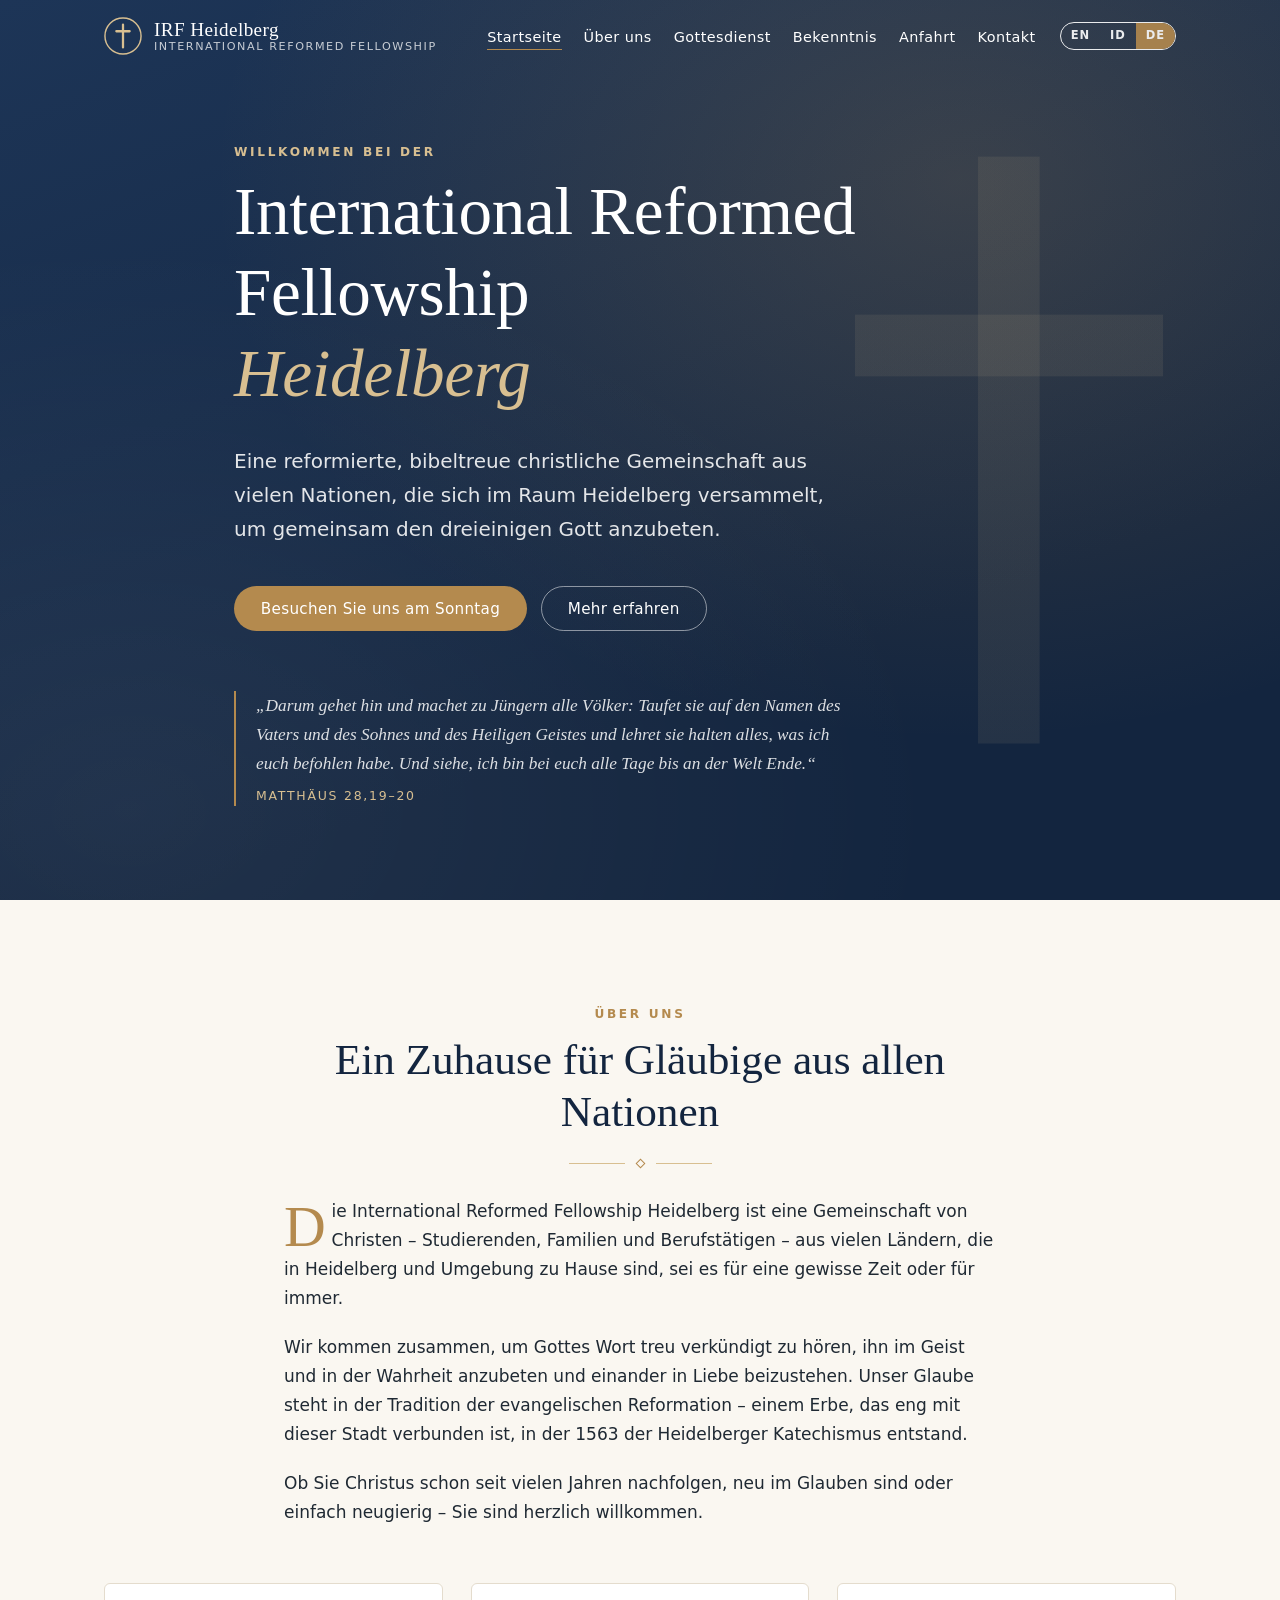
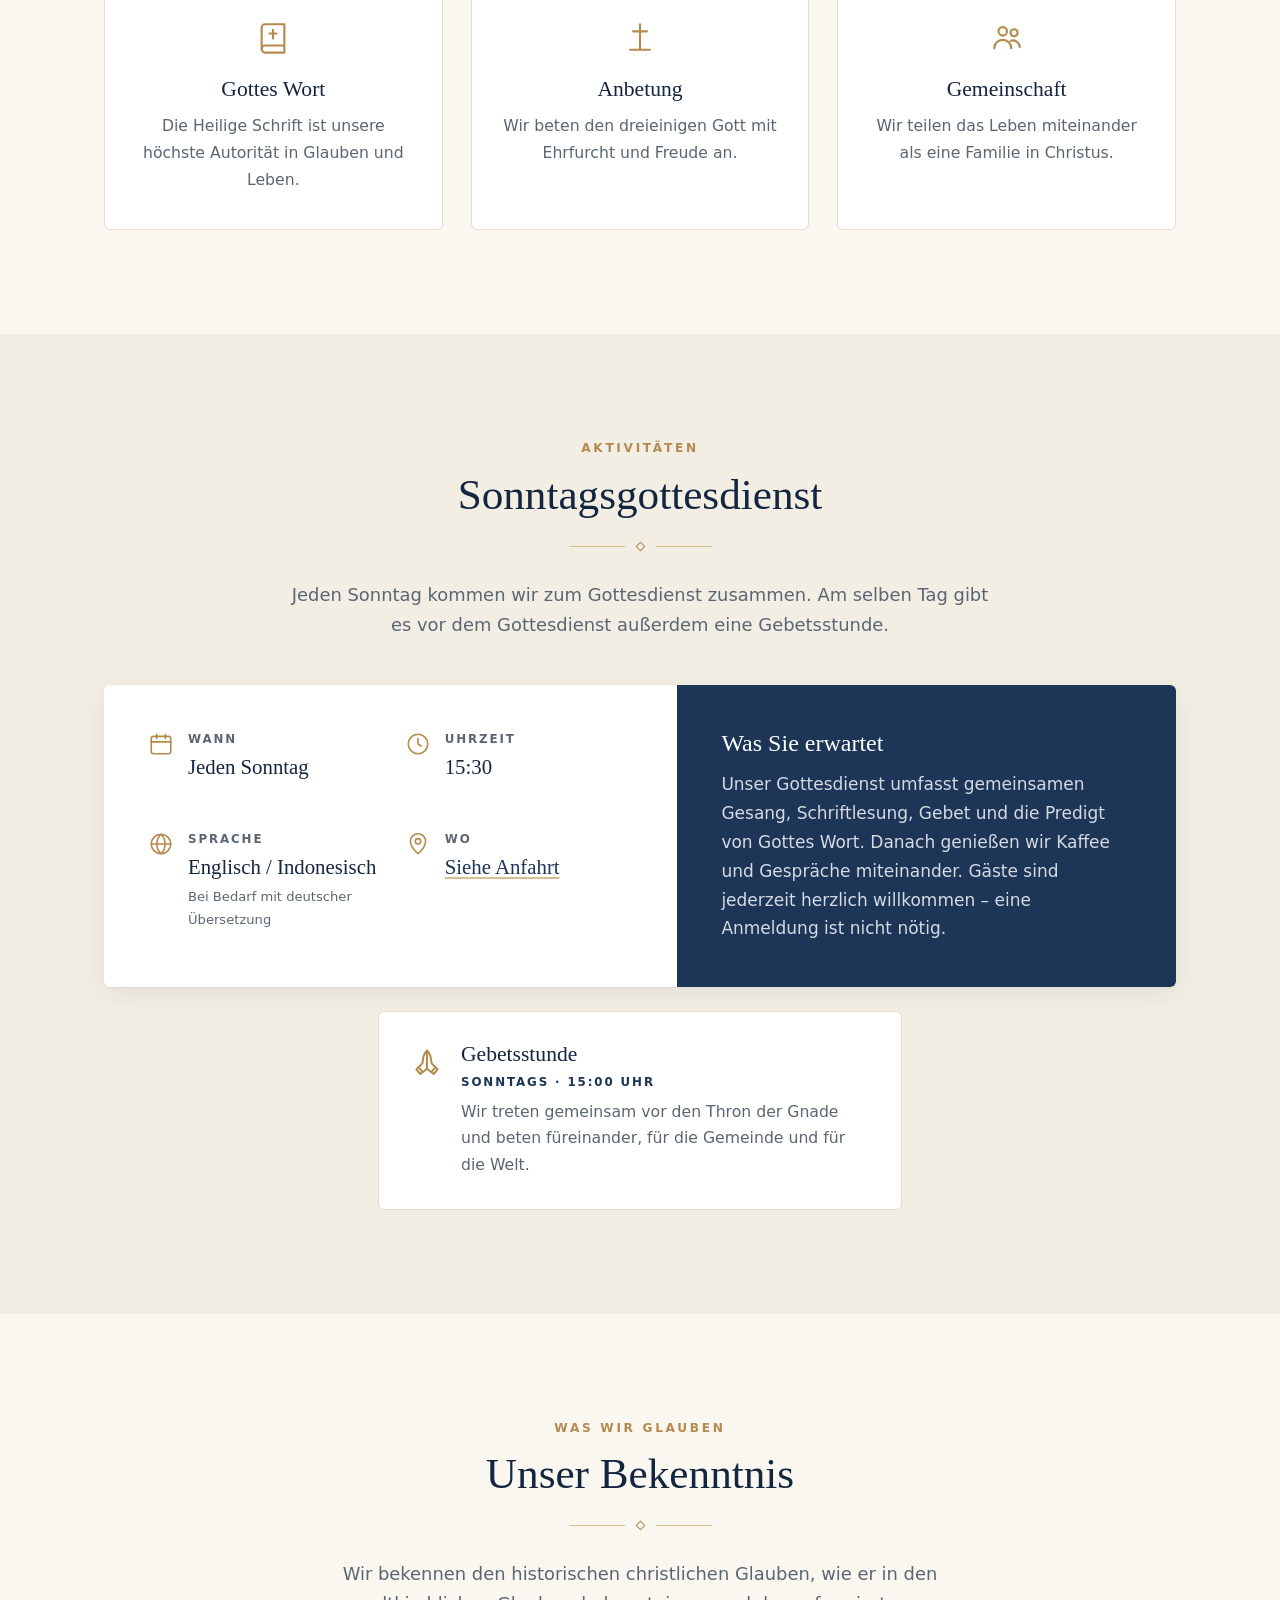
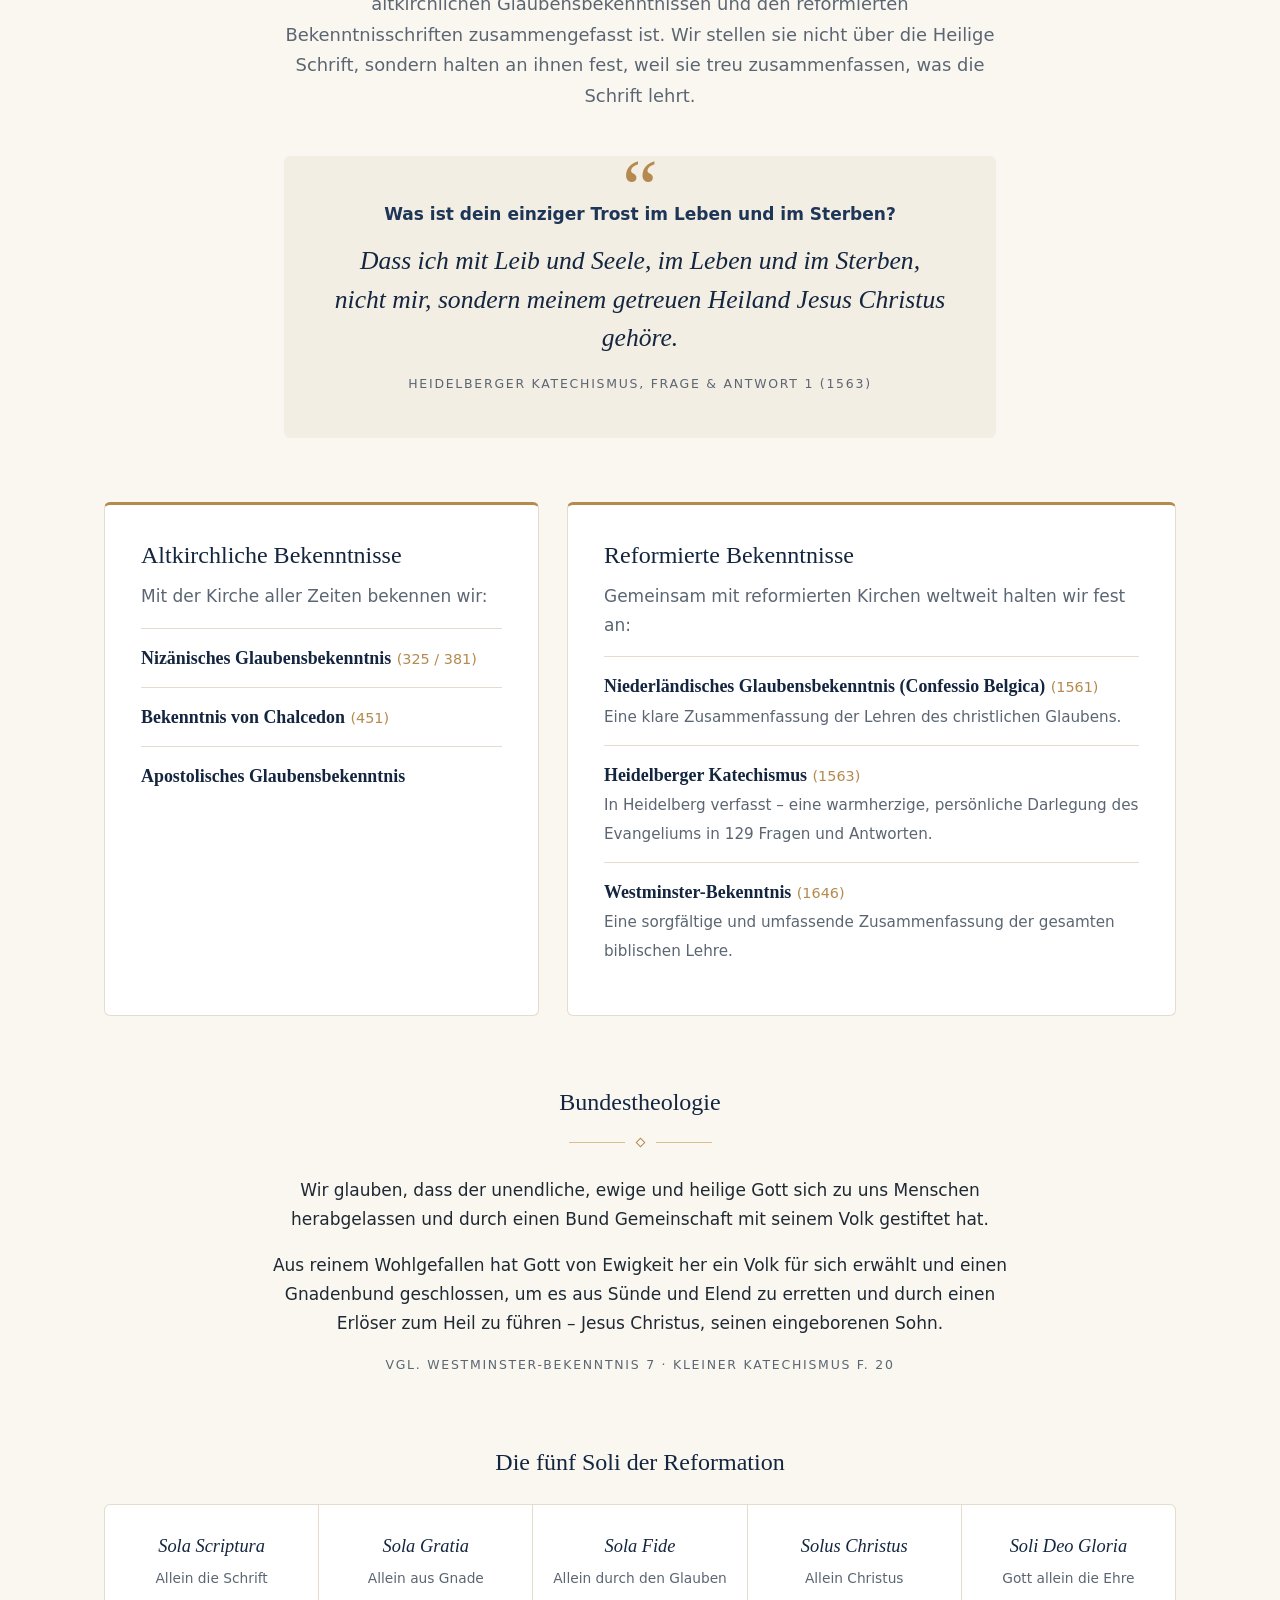
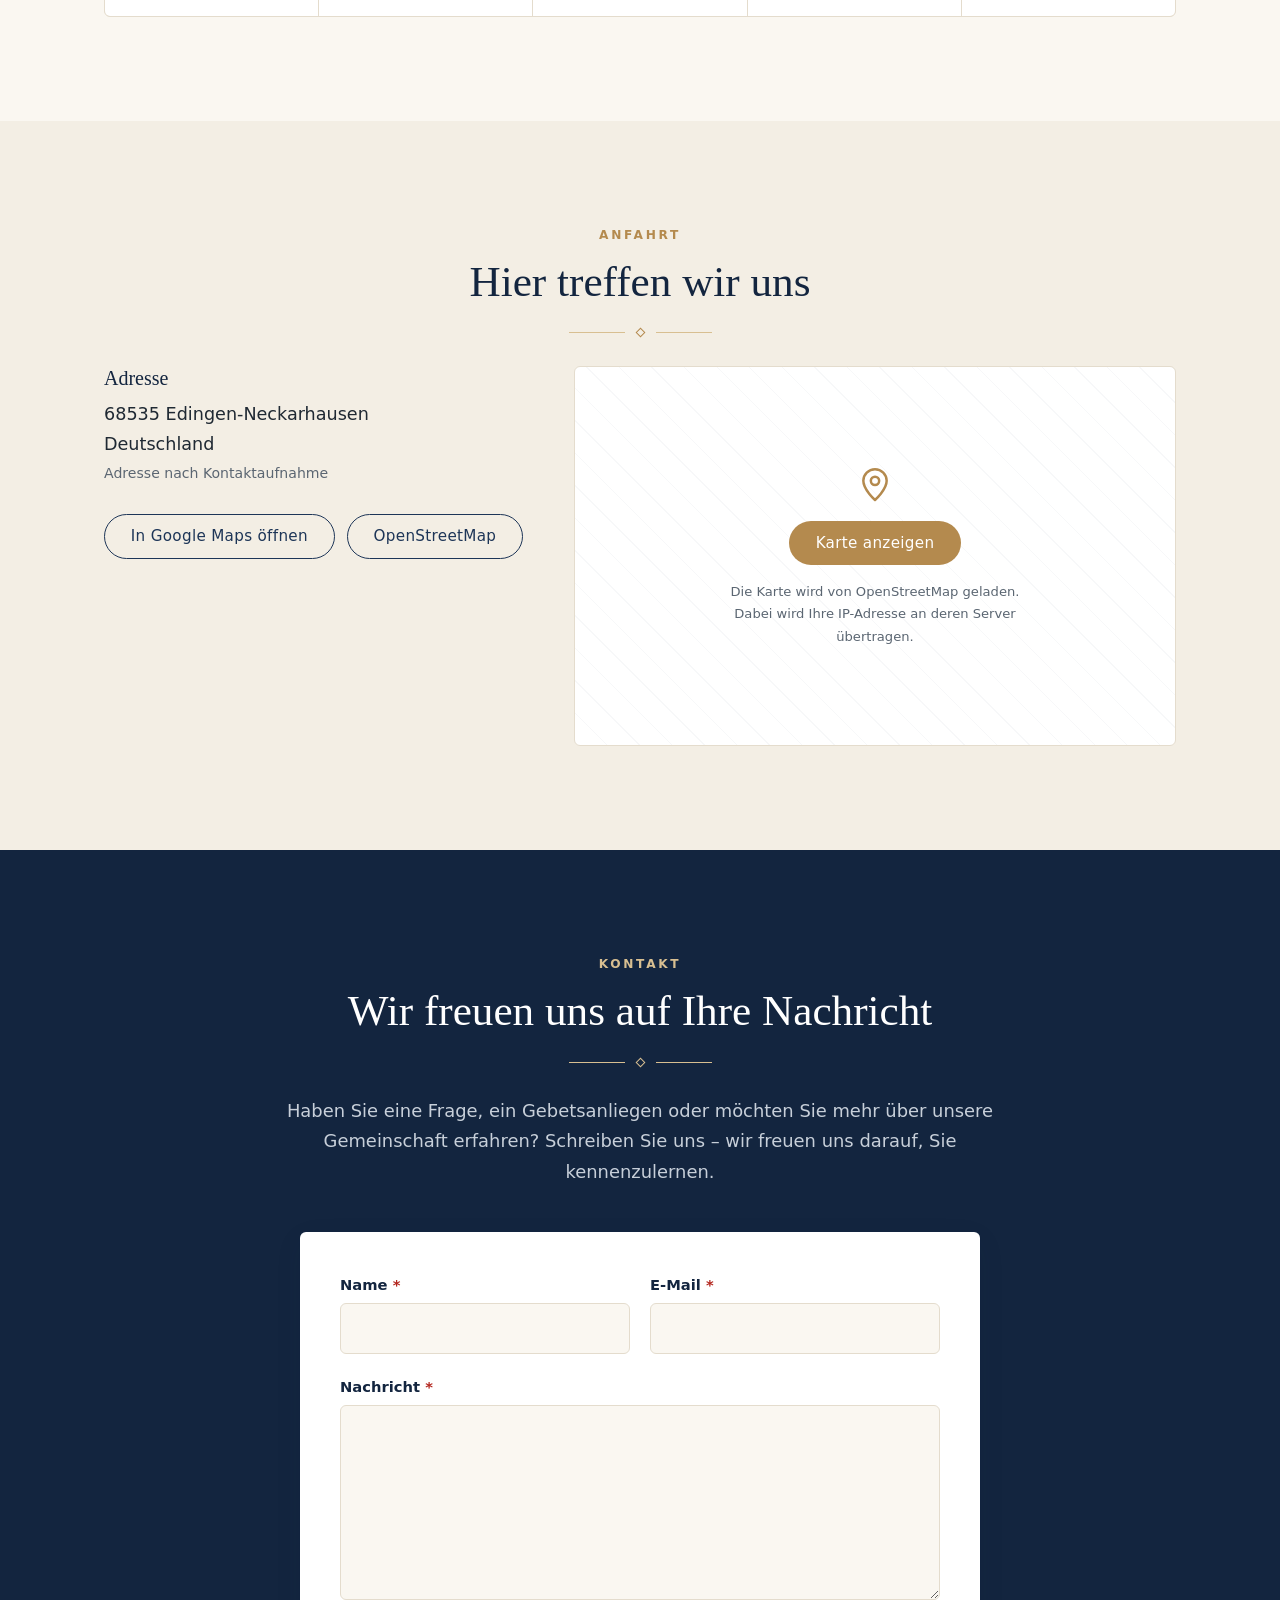
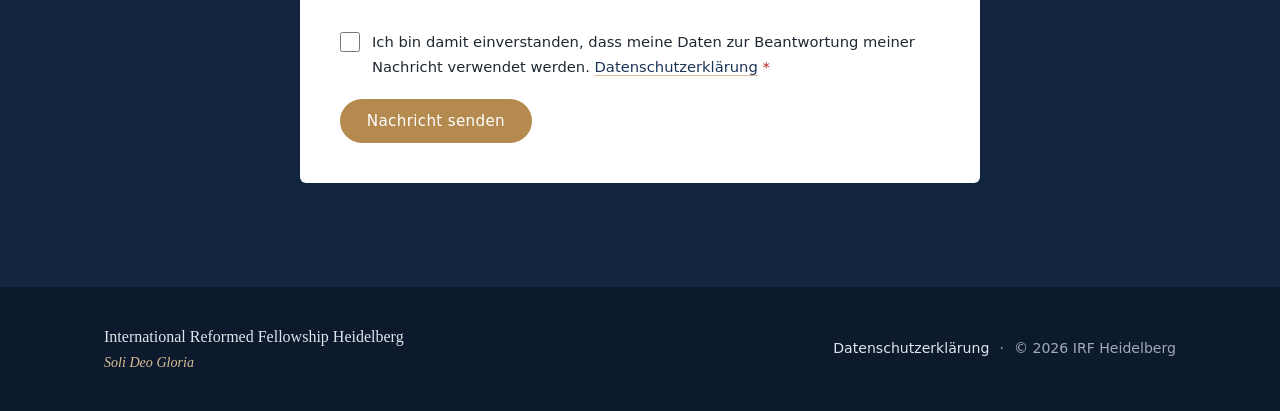
==== de/index.html @ fe6e139f "Rename Sunday Service to Sunday Fellowship (English) Co-Authored-By: Claude Sonnet 5.5 <noreply@anth" ====
<!doctype html>
<!-- Generated by tools/build-languages.js from index.html. Do not edit by hand. -->
<html lang="de" data-static-lang="de">
<head>
  <meta charset="utf-8">
  <meta name="viewport" content="width=device-width, initial-scale=1">
  <title>International Reformed Fellowship Heidelberg – Reformierter Gottesdienst auf Englisch &amp; Indonesisch</title>
  <meta name="description" content="International Reformed Fellowship Heidelberg – eine reformierte, bibeltreue christliche Gemeinschaft aus vielen Nationen, die sich zum Niederländischen Glaubensbekenntnis, zum Heidelberger Katechismus, zum Westminster-Bekenntnis und zur Bundestheologie bekennt. Sonntäglicher Gottesdienst und Gebetstreffen im Raum Heidelberg.">
  <meta property="og:title" content="International Reformed Fellowship Heidelberg">
  <meta property="og:description" content="Eine reformierte christliche Gemeinschaft aus vielen Nationen, die sich jeden Sonntag im Raum Heidelberg versammelt.">
  <meta property="og:url" content="https://www.irf-heidelberg.org/de/">
  <meta property="og:type" content="website">
  <meta property="og:site_name" content="IRF Heidelberg">
  <meta property="og:locale" content="de_DE">
  <meta property="og:locale:alternate" content="en_GB">
  <meta property="og:locale:alternate" content="id_ID">
  <meta name="twitter:card" content="summary">
  <link rel="canonical" href="https://www.irf-heidelberg.org/de/">
  <link rel="alternate" hreflang="en" href="https://www.irf-heidelberg.org/">
  <link rel="alternate" hreflang="id" href="https://www.irf-heidelberg.org/id/">
  <link rel="alternate" hreflang="de" href="https://www.irf-heidelberg.org/de/">
  <link rel="alternate" hreflang="x-default" href="https://www.irf-heidelberg.org/">
  <script type="application/ld+json">
  {
    "@context": "https://schema.org",
    "@graph": [
      {
        "@type": "Organization",
        "@id": "https://www.irf-heidelberg.org/#organization",
        "name": "International Reformed Fellowship Heidelberg",
        "alternateName": "IRF Heidelberg",
        "url": "https://www.irf-heidelberg.org/",
        "description": "Eine reformierte, bibeltreue christliche Gemeinschaft aus vielen Nationen im Raum Heidelberg.",
        "knowsLanguage": [
          "en",
          "id",
          "de"
        ],
        "areaServed": "Heidelberg, Germany"
      },
      {
        "@type": "Event",
        "name": "Sonntagsgottesdienst",
        "description": "Reformierter Gottesdienst auf Englisch und Indonesisch, bei Bedarf mit deutscher Übersetzung. Besucher sind herzlich willkommen.",
        "organizer": {
          "@id": "https://www.irf-heidelberg.org/#organization"
        },
        "eventSchedule": {
          "@type": "Schedule",
          "byDay": "https://schema.org/Sunday",
          "startTime": "15:30",
          "repeatFrequency": "P1W",
          "scheduleTimezone": "Europe/Berlin"
        },
        "inLanguage": [
          "en",
          "id"
        ],
        "eventAttendanceMode": "https://schema.org/OfflineEventAttendanceMode",
        "location": {
          "@type": "Place",
          "name": "Heidelberg area",
          "address": {
            "@type": "PostalAddress",
            "addressLocality": "Heidelberg",
            "addressCountry": "DE"
          }
        },
        "url": "https://www.irf-heidelberg.org/de/"
      }
    ]
  }
  </script>
  <link rel="icon" href="/favicon.svg" type="image/svg+xml">
  <link rel="stylesheet" href="/css/styles.css?v=cd4f71657c">
</head>
<body>

  <header class="site-header" id="top">
    <div class="container header-inner">
      <a class="brand" href="#home" aria-label="IRF Heidelberg – Home">
        <svg class="brand-mark" viewBox="0 0 40 40" aria-hidden="true">
          <circle cx="20" cy="20" r="19" fill="none" stroke="currentColor" stroke-width="1.5"/>
          <path d="M20 8v24M13 15h14" stroke="currentColor" stroke-width="2.4" stroke-linecap="round"/>
        </svg>
        <span class="brand-text">
          <span class="brand-name">IRF Heidelberg</span>
          <span class="brand-sub">International Reformed Fellowship</span>
        </span>
      </a>

      <nav class="main-nav" id="main-nav" aria-label="Main">
        <ul>
          <li><a href="#home" data-i18n="nav.home">Startseite</a></li>
          <li><a href="#news" data-i18n="nav.news">Aktuelles</a></li>
          <li><a href="#about" data-i18n="nav.about">Über uns</a></li>
          <li><a href="#worship" data-i18n="nav.worship">Gottesdienst</a></li>
          <li><a href="#confession" data-i18n="nav.confession">Bekenntnis</a></li>
          <li><a href="#location" data-i18n="nav.location">Anfahrt</a></li>
          <li><a href="#contact" data-i18n="nav.contact">Kontakt</a></li>
        </ul>
      </nav>

      <div class="header-tools">
        <div class="lang-switch" role="group" aria-label="Language">
          <a href="/" hreflang="en" lang="en" data-lang="en">EN</a>
          <a href="/id/" hreflang="id" lang="id" data-lang="id">ID</a>
          <a href="/de/" hreflang="de" lang="de" data-lang="de" aria-current="true">DE</a>
        </div>
        <button class="nav-toggle" type="button" aria-controls="main-nav" aria-expanded="false" aria-label="Menu">
          <span></span><span></span><span></span>
        </button>
      </div>
    </div>
  </header>

  <main>

    <!-- ============ HOME ============ -->
    <section class="hero" id="home">
      <div class="container hero-inner">
        <p class="eyebrow eyebrow-light" data-i18n="hero.eyebrow">Willkommen bei der</p>
        <h1 class="hero-title">International Reformed Fellowship<span>Heidelberg</span></h1>
        <p class="hero-tagline" data-i18n="hero.tagline">Eine reformierte, bibeltreue christliche Gemeinschaft aus vielen Nationen, die sich im Raum Heidelberg versammelt, um gemeinsam den dreieinigen Gott anzubeten.</p>
        <div class="hero-actions">
          <a class="btn btn-gold" href="#worship" data-i18n="hero.cta1">Besuchen Sie uns am Sonntag</a>
          <a class="btn btn-ghost" href="#about" data-i18n="hero.cta2">Mehr erfahren</a>
        </div>
        <figure class="hero-verse">
          <blockquote data-i18n="hero.verse">„Darum gehet hin und machet zu Jüngern alle Völker: Taufet sie auf den Namen des Vaters und des Sohnes und des Heiligen Geistes und lehret sie halten alles, was ich euch befohlen habe. Und siehe, ich bin bei euch alle Tage bis an der Welt Ende.“</blockquote>
          <figcaption data-i18n="hero.verseRef">Matthäus 28,19–20</figcaption>
        </figure>
      </div>
    </section>

    <!-- ============ NEWS ============
         The announcements and the breaking-news pop-up are edited in js/news.js.
         The section is hidden by js/main.js while there is nothing to show. -->

    <section class="section section-tint" id="news">
      <div class="container narrow center">
        <p class="eyebrow" data-i18n="news.eyebrow">Aktuelles</p>
        <h2 class="section-title" data-i18n="news.title">Ankündigungen</h2>
        <div class="divider" aria-hidden="true"><span></span></div>
      </div>
      <div class="container">
        <ul class="news-list" id="news-list"></ul>
      </div>
    </section>

    <!-- ============ ABOUT ============ -->
    <section class="section" id="about">
      <div class="container narrow center">
        <p class="eyebrow" data-i18n="about.eyebrow">Über uns</p>
        <h2 class="section-title" data-i18n="about.title">Ein Zuhause für Gläubige aus allen Nationen</h2>
        <div class="divider" aria-hidden="true"><span></span></div>
      </div>
      <div class="container narrow prose">
        <p data-i18n="about.p1">Die International Reformed Fellowship Heidelberg ist eine Gemeinschaft von Christen – Studierenden, Familien und Berufstätigen – aus vielen Ländern, die in Heidelberg und Umgebung zu Hause sind, sei es für eine gewisse Zeit oder für immer.</p>
        <p data-i18n="about.p2">Wir kommen zusammen, um Gottes Wort treu verkündigt zu hören, ihn im Geist und in der Wahrheit anzubeten und einander in Liebe beizustehen. Unser Glaube steht in der Tradition der evangelischen Reformation – einem Erbe, das eng mit dieser Stadt verbunden ist, in der 1563 der Heidelberger Katechismus entstand.</p>
        <p data-i18n="about.p3">Ob Sie Christus schon seit vielen Jahren nachfolgen, neu im Glauben sind oder einfach neugierig – Sie sind herzlich willkommen.</p>
      </div>
      <div class="container">
        <div class="values">
          <article class="value">
            <svg class="icon" viewBox="0 0 24 24" aria-hidden="true"><path d="M4 5.5A2.5 2.5 0 0 1 6.5 3H20v15H6.5A2.5 2.5 0 0 0 4 20.5zM4 20.5A2.5 2.5 0 0 0 6.5 23H20v-5"/><path d="M12 7v6M9.5 9.5h5"/></svg>
            <h3 data-i18n="about.v1.title">Gottes Wort</h3>
            <p data-i18n="about.v1.text">Die Heilige Schrift ist unsere höchste Autorität in Glauben und Leben.</p>
          </article>
          <article class="value">
            <svg class="icon" viewBox="0 0 24 24" aria-hidden="true"><path d="M12 3v18M7 8h10"/><path d="M5 21h14"/></svg>
            <h3 data-i18n="about.v2.title">Anbetung</h3>
            <p data-i18n="about.v2.text">Wir beten den dreieinigen Gott mit Ehrfurcht und Freude an.</p>
          </article>
          <article class="value">
            <svg class="icon" viewBox="0 0 24 24" aria-hidden="true"><circle cx="9" cy="8" r="3"/><circle cx="17" cy="9" r="2.5"/><path d="M3 20c0-3.3 2.7-6 6-6s6 2.7 6 6M14.5 14.6A5 5 0 0 1 21 19"/></svg>
            <h3 data-i18n="about.v3.title">Gemeinschaft</h3>
            <p data-i18n="about.v3.text">Wir teilen das Leben miteinander als eine Familie in Christus.</p>
          </article>
        </div>
      </div>
    </section>

    <!-- ============ ACTIVITIES: SUNDAY FELLOWSHIP ============ -->
    <section class="section section-tint" id="worship">
      <div class="container narrow center">
        <p class="eyebrow" data-i18n="worship.eyebrow">Aktivitäten</p>
        <h2 class="section-title" data-i18n="worship.title">Sonntagsgottesdienst</h2>
        <div class="divider" aria-hidden="true"><span></span></div>
        <p class="lead" data-i18n="worship.intro">Jeden Sonntag kommen wir zum Gottesdienst zusammen. Am selben Tag gibt es vor dem Gottesdienst außerdem eine Gebetsstunde.</p>
      </div>
      <div class="container">
        <div class="service-card">
          <dl class="service-facts">
            <div>
              <svg class="icon" viewBox="0 0 24 24" aria-hidden="true"><rect x="3" y="5" width="18" height="16" rx="2"/><path d="M3 10h18M8 3v4M16 3v4"/></svg>
              <dt data-i18n="worship.dayLabel">Wann</dt>
              <dd data-i18n="worship.dayValue">Jeden Sonntag</dd>
            </div>
            <div>
              <svg class="icon" viewBox="0 0 24 24" aria-hidden="true"><circle cx="12" cy="12" r="9"/><path d="M12 7v5l3 2"/></svg>
              <dt data-i18n="worship.timeLabel">Uhrzeit</dt>
              
              <dd>15:30</dd>
            </div>
            <div>
              <svg class="icon" viewBox="0 0 24 24" aria-hidden="true"><circle cx="12" cy="12" r="9"/><path d="M3 12h18M12 3c2.5 2.5 3.8 5.5 3.8 9s-1.3 6.5-3.8 9c-2.5-2.5-3.8-5.5-3.8-9S9.5 5.5 12 3z"/></svg>
              <dt data-i18n="worship.langLabel">Sprache</dt>
              <dd><span data-i18n="worship.langValue">Englisch / Indonesisch</span><small class="fact-note" data-i18n="worship.langNote">Bei Bedarf mit deutscher Übersetzung</small></dd>
            </div>
            <div>
              <svg class="icon" viewBox="0 0 24 24" aria-hidden="true"><path d="M12 21s-7-6.2-7-11.5A7 7 0 0 1 19 9.5C19 14.8 12 21 12 21z"/><circle cx="12" cy="9.5" r="2.5"/></svg>
              <dt data-i18n="worship.placeLabel">Wo</dt>
              <dd><a href="#location" data-i18n="worship.placeValue">Siehe Anfahrt</a></dd>
            </div>
          </dl>
          <div class="service-expect">
            <h3 data-i18n="worship.expectTitle">Was Sie erwartet</h3>
            <p data-i18n="worship.expectText">Unser Gottesdienst umfasst gemeinsamen Gesang, Schriftlesung, Gebet und die Predigt von Gottes Wort. Danach genießen wir Kaffee und Gespräche miteinander. Gäste sind jederzeit herzlich willkommen – eine Anmeldung ist nicht nötig.</p>
          </div>
        </div>

        <div class="activities">
          <!-- Sunday School hidden for now; restore this card to show it again
          <article class="activity">
            <svg class="icon" viewBox="0 0 24 24" aria-hidden="true"><circle cx="8" cy="6" r="2.5"/><circle cx="16.5" cy="8.5" r="2"/><path d="M4 20v-4.5A4 4 0 0 1 8 11.5a4 4 0 0 1 4 4V20M13.5 20v-3a3 3 0 0 1 6 0v3"/></svg>
            <h3 data-i18n="worship.schoolTitle">Sonntagsschule</h3>
            <p class="activity-meta" data-i18n="worship.schoolMeta">Für Kinder unter 12 Jahren</p>
            <p data-i18n="worship.schoolText">Während des Gottesdienstes lernen Kinder unter 12 Jahren in altersgerechten Gruppen die Geschichten und Wahrheiten der Bibel kennen.</p>
          </article>
          -->
          <article class="activity">
            <svg class="icon" viewBox="0 0 24 24" aria-hidden="true"><path d="M12 3.5v13.5"/><path d="M12 3.5c-1.6 1.3-2.8 4-3 6.8L8.5 13 4 17.5 7 21l5-4"/><path d="M12 3.5c1.6 1.3 2.8 4 3 6.8l.5 2.7 4.5 4.5L17 21l-5-4"/><path d="M5.6 15.9 8.6 19.4M18.4 15.9l-3 3.5"/></svg>
            <h3 data-i18n="worship.prayerTitle">Gebetsstunde</h3>
            <p class="activity-meta" data-i18n="worship.prayerMeta">Sonntags · 15:00 Uhr</p>
            <p data-i18n="worship.prayerText">Wir treten gemeinsam vor den Thron der Gnade und beten füreinander, für die Gemeinde und für die Welt.</p>
          </article>
        </div>
      </div>
    </section>

    <!-- ============ GALLERY (enable later) ============
         When photos are available, put them in /images/gallery/,
         uncomment this section and add a nav link: <a href="#gallery" data-i18n="nav.gallery">Galerie</a>
    <section class="section" id="gallery">
      <div class="container narrow center">
        <p class="eyebrow" data-i18n="gallery.eyebrow">Galerie</p>
        <h2 class="section-title" data-i18n="gallery.title">Momente der Gemeinschaft</h2>
        <div class="divider" aria-hidden="true"><span></span></div>
      </div>
      <div class="container">
        <div class="gallery">
          <img src="/images/gallery/01.jpg" alt="" loading="lazy">
          <img src="/images/gallery/02.jpg" alt="" loading="lazy">
          <img src="/images/gallery/03.jpg" alt="" loading="lazy">
        </div>
      </div>
    </section>
    -->

    <!-- ============ CONFESSION ============ -->
    <section class="section" id="confession">
      <div class="container narrow center">
        <p class="eyebrow" data-i18n="confession.eyebrow">Was wir glauben</p>
        <h2 class="section-title" data-i18n="confession.title">Unser Bekenntnis</h2>
        <div class="divider" aria-hidden="true"><span></span></div>
        <p class="lead" data-i18n="confession.intro">Wir bekennen den historischen christlichen Glauben, wie er in den altkirchlichen Glaubensbekenntnissen und den reformierten Bekenntnisschriften zusammengefasst ist. Wir stellen sie nicht über die Heilige Schrift, sondern halten an ihnen fest, weil sie treu zusammenfassen, was die Schrift lehrt.</p>
      </div>

      <div class="container narrow">
        <figure class="catechism-quote">
          <p class="q" data-i18n="confession.quoteQ">Was ist dein einziger Trost im Leben und im Sterben?</p>
          <blockquote data-i18n="confession.quoteA">Dass ich mit Leib und Seele, im Leben und im Sterben, nicht mir, sondern meinem getreuen Heiland Jesus Christus gehöre.</blockquote>
          <figcaption data-i18n="confession.quoteSrc">Heidelberger Katechismus, Frage &amp; Antwort 1 (1563)</figcaption>
        </figure>
      </div>

      <div class="container">
        <div class="confession-grid">
          <article class="confession-block">
            <h3 data-i18n="confession.creedsTitle">Altkirchliche Bekenntnisse</h3>
            <p data-i18n="confession.creedsText">Mit der Kirche aller Zeiten bekennen wir:</p>
            <ul class="doc-list">
              <li><strong data-i18n="confession.nicene">Nizänisches Glaubensbekenntnis</strong> <span>(325 / 381)</span></li>
              <li><strong data-i18n="confession.chalcedon">Bekenntnis von Chalcedon</strong> <span>(451)</span></li>
              <li><strong data-i18n="confession.apostles">Apostolisches Glaubensbekenntnis</strong></li>
            </ul>
          </article>
          <article class="confession-block">
            <h3 data-i18n="confession.reformedTitle">Reformierte Bekenntnisse</h3>
            <p data-i18n="confession.formsText">Gemeinsam mit reformierten Kirchen weltweit halten wir fest an:</p>
            <ul class="doc-list">
              <li><strong data-i18n="confession.belgic">Niederländisches Glaubensbekenntnis (Confessio Belgica)</strong> <span>(1561)</span><br><em data-i18n="confession.belgicText">Eine klare Zusammenfassung der Lehren des christlichen Glaubens.</em></li>
              <li><strong data-i18n="confession.heidelberg">Heidelberger Katechismus</strong> <span>(1563)</span><br><em data-i18n="confession.heidelbergText">In Heidelberg verfasst – eine warmherzige, persönliche Darlegung des Evangeliums in 129 Fragen und Antworten.</em></li>
              <li><strong data-i18n="confession.wcf">Westminster-Bekenntnis</strong> <span>(1646)</span><br><em data-i18n="confession.wcfText">Eine sorgfältige und umfassende Zusammenfassung der gesamten biblischen Lehre.</em></li>
            </ul>
          </article>
        </div>

        <figure class="covenant">
          <h3 data-i18n="confession.covenantTitle">Bundestheologie</h3>
          <div class="divider" aria-hidden="true"><span></span></div>
          <p data-i18n="confession.covenantP1">Wir glauben, dass der unendliche, ewige und heilige Gott sich zu uns Menschen herabgelassen und durch einen Bund Gemeinschaft mit seinem Volk gestiftet hat.</p>
          <p data-i18n="confession.covenantP2">Aus reinem Wohlgefallen hat Gott von Ewigkeit her ein Volk für sich erwählt und einen Gnadenbund geschlossen, um es aus Sünde und Elend zu erretten und durch einen Erlöser zum Heil zu führen – Jesus Christus, seinen eingeborenen Sohn.</p>
          <figcaption data-i18n="confession.covenantSrc">vgl. Westminster-Bekenntnis 7 · Kleiner Katechismus F. 20</figcaption>
        </figure>

        <h3 class="solas-title" data-i18n="confession.solasTitle">Die fünf Soli der Reformation</h3>
        <ul class="solas">
          <li><span class="latin">Sola Scriptura</span><span data-i18n="confession.sola1">Allein die Schrift</span></li>
          <li><span class="latin">Sola Gratia</span><span data-i18n="confession.sola2">Allein aus Gnade</span></li>
          <li><span class="latin">Sola Fide</span><span data-i18n="confession.sola3">Allein durch den Glauben</span></li>
          <li><span class="latin">Solus Christus</span><span data-i18n="confession.sola4">Allein Christus</span></li>
          <li><span class="latin">Soli Deo Gloria</span><span data-i18n="confession.sola5">Gott allein die Ehre</span></li>
        </ul>
      </div>
    </section>

    <!-- ============ LOCATION ============ -->
    <section class="section section-tint" id="location">
      <div class="container narrow center">
        <p class="eyebrow" data-i18n="location.eyebrow">Anfahrt</p>
        <h2 class="section-title" data-i18n="location.title">Hier treffen wir uns</h2>
        <div class="divider" aria-hidden="true"><span></span></div>
      </div>
      <div class="container">
        <div class="location-grid">
          <div class="location-info">
            <h3 data-i18n="location.addressLabel">Adresse</h3>
            <address>
              68535 Edingen-Neckarhausen<br>
              <span data-i18n="location.country">Deutschland</span>
              <small class="address-note" data-i18n="location.addressNote">Adresse nach Kontaktaufnahme</small>
            </address>
            <div class="map-links">
              <a class="btn btn-outline" target="_blank" rel="noopener" href="https://www.google.com/maps/search/?api=1&amp;query=68535%20Edingen-Neckarhausen" data-i18n="location.googleMaps">In Google Maps öffnen</a>
              <a class="btn btn-outline" target="_blank" rel="noopener" href="https://www.openstreetmap.org/?mlat=49.4650&amp;mlon=8.5950#map=14/49.4650/8.5950">OpenStreetMap</a>
            </div>
          </div>
          <!-- Map is loaded only on click (GDPR friendly). -->
          <div class="map-frame" data-src="https://www.openstreetmap.org/export/embed.html?bbox=8.5650%2C49.4500%2C8.6250%2C49.4800&amp;layer=mapnik">
            <div class="map-consent">
              <svg class="icon icon-lg" viewBox="0 0 24 24" aria-hidden="true"><path d="M12 21s-7-6.2-7-11.5A7 7 0 0 1 19 9.5C19 14.8 12 21 12 21z"/><circle cx="12" cy="9.5" r="2.5"/></svg>
              <button type="button" class="btn btn-gold map-load" data-i18n="location.showMap">Karte anzeigen</button>
              <p class="small" data-i18n="location.mapNotice">Die Karte wird von OpenStreetMap geladen. Dabei wird Ihre IP-Adresse an deren Server übertragen.</p>
            </div>
          </div>
        </div>
      </div>
    </section>

    <!-- ============ CONTACT ============ -->
    <section class="section section-dark" id="contact">
      <div class="container narrow center">
        <p class="eyebrow eyebrow-light" data-i18n="contact.eyebrow">Kontakt</p>
        <h2 class="section-title" data-i18n="contact.title">Wir freuen uns auf Ihre Nachricht</h2>
        <div class="divider divider-light" aria-hidden="true"><span></span></div>
        <p class="lead" data-i18n="contact.text">Haben Sie eine Frage, ein Gebetsanliegen oder möchten Sie mehr über unsere Gemeinschaft erfahren? Schreiben Sie uns – wir freuen uns darauf, Sie kennenzulernen.</p>
        <!-- TODO: WhatsApp contact (Hendry). Put the number in the wa.me link in international format
             without "+" or spaces (e.g. 4915112345678), then remove the comment markers around this block.
        <p class="contact-email">
          <svg class="icon" viewBox="0 0 24 24" aria-hidden="true"><path d="M20 11.5A8.5 8.5 0 0 1 7.6 19L3 20.5l1.5-4.4A8.5 8.5 0 1 1 20 11.5z"/><path d="M9 8.5c0 3.5 3 6.5 6.5 6.5l1-1.5-2-1-1 1c-1-.5-2.5-2-3-3l1-1-1-2z"/></svg>
          <a href="https://wa.me/49XXXXXXXXXXX" target="_blank" rel="noopener"><span data-i18n="contact.whatsapp">WhatsApp</span>: Hendry</a>
        </p>
        -->
        <form class="contact-form" id="contact-form" novalidate>
          <div class="form-error-summary" id="form-error-summary" role="alert" hidden></div>

          <div class="form-row-2">
            <div class="field">
              <label for="field-name"><span data-i18n="contact.nameLabel">Name</span> <span class="req" aria-hidden="true">*</span></label>
              <input type="text" id="field-name" name="name" autocomplete="name" required aria-describedby="error-name">
              <p class="field-error" id="error-name"></p>
            </div>
            <div class="field">
              <label for="field-email"><span data-i18n="contact.emailLabel">E-Mail</span> <span class="req" aria-hidden="true">*</span></label>
              <input type="email" id="field-email" name="email" autocomplete="email" required aria-describedby="error-email">
              <p class="field-error" id="error-email"></p>
            </div>
          </div>

          <div class="field">
            <label for="field-message"><span data-i18n="contact.messageLabel">Nachricht</span> <span class="req" aria-hidden="true">*</span></label>
            <textarea id="field-message" name="message" rows="6" required aria-describedby="error-message"></textarea>
            <p class="field-error" id="error-message"></p>
          </div>

          <div class="field field-check">
            <input type="checkbox" id="field-consent" name="consent" required aria-describedby="error-consent">
            <label for="field-consent">
              <span data-i18n="contact.consentLabel">Ich bin damit einverstanden, dass meine Daten zur Beantwortung meiner Nachricht verwendet werden.</span>
              <a href="/legal.html#privacy" data-i18n="contact.privacyLink">Datenschutzerklärung</a>
              <span class="req" aria-hidden="true">*</span>
            </label>
            <p class="field-error" id="error-consent"></p>
          </div>

          <!-- Honeypot against spam bots: hidden from people and screen readers -->
          <div class="form-honeypot" aria-hidden="true">
            <label for="field-website">Website</label>
            <input type="text" id="field-website" name="website" tabindex="-1" autocomplete="off">
          </div>

          <button type="submit" class="btn btn-gold" data-i18n="contact.submit">Nachricht senden</button>

          <div class="form-status" id="form-status" role="status" tabindex="-1" hidden>
            <p class="form-status-title" id="form-status-title"></p>
            <p id="form-status-text"></p>
          </div>
        </form>
      </div>
    </section>

  </main>

  <footer class="site-footer">
    <div class="container footer-inner">
      <div>
        <p class="footer-name">International Reformed Fellowship Heidelberg</p>
        <p class="footer-motto">Soli Deo Gloria</p>
      </div>
      <p class="footer-links">
        <a href="/legal.html" data-i18n="footer.legal">Datenschutzerklärung</a>
        <span aria-hidden="true">·</span>
        <span>© <span class="year">2026</span> IRF Heidelberg</span>
      </p>
    </div>
  </footer>

  <!-- Breaking news pop-up (filled from js/news.js) -->
  <dialog class="notice-dialog" id="notice-dialog" aria-labelledby="notice-title">
    <div class="notice-head">
      <p class="eyebrow eyebrow-light" data-i18n="notice.label">Wichtiger Hinweis</p>
      <h2 id="notice-title"></h2>
    </div>
    <div class="notice-body">
      <p id="notice-text"></p>
      <form method="dialog">
        <button class="btn btn-gold" type="submit" data-i18n="notice.close">Verstanden</button>
      </form>
    </div>
  </dialog>

  <script src="/js/i18n.js?v=62c9124605"></script>
  <script src="/js/news.js?v=6b4a2ca360"></script>
  <script src="/js/main.js?v=1b52e96c21"></script>
</body>
</html>
---- css/styles.css ----
/* =========================================================
   IRF Heidelberg – stylesheet
   Fonts are system fonts on purpose: no requests to Google
   Fonts or other third parties (GDPR friendly).
   ========================================================= */

:root {
  --ivory: #faf7f1;
  --paper: #ffffff;
  --tint: #f3eee4;
  --ink: #1f2933;
  --muted: #5b6672;
  --navy: #1d3557;
  --navy-deep: #13253f;
  --gold: #b48a4e;
  --gold-soft: #d8bf91;
  --line: #e4dccd;

  --serif: "Iowan Old Style", "Palatino Linotype", Palatino, "Book Antiqua", Georgia, "Times New Roman", serif;
  --sans: system-ui, -apple-system, "Segoe UI", Roboto, "Helvetica Neue", Arial, sans-serif;

  --radius: 6px;
  --header-h: 72px;
  --shadow: 0 1px 2px rgba(19, 37, 63, .06), 0 8px 28px rgba(19, 37, 63, .07);
}

*, *::before, *::after { box-sizing: border-box; }

html { scroll-behavior: smooth; scroll-padding-top: var(--header-h); }

body {
  margin: 0;
  background: var(--ivory);
  color: var(--ink);
  font-family: var(--sans);
  font-size: 1.0625rem;
  line-height: 1.7;
  -webkit-font-smoothing: antialiased;
}

img { max-width: 100%; display: block; }

a { color: var(--navy); text-decoration-color: var(--gold-soft); text-underline-offset: 3px; }
a:hover { color: var(--gold); }

h1, h2, h3 { font-family: var(--serif); font-weight: 500; line-height: 1.2; margin: 0 0 .5em; color: var(--navy-deep); }

.container { width: 100%; max-width: 1120px; margin: 0 auto; padding: 0 24px; }
.narrow { max-width: 760px; }
.center { text-align: center; }

.icon { width: 26px; height: 26px; fill: none; stroke: currentColor; stroke-width: 1.5; stroke-linecap: round; stroke-linejoin: round; }
.icon-lg { width: 40px; height: 40px; }

/* ---------- Buttons ---------- */
.btn {
  display: inline-block;
  padding: .8em 1.7em;
  border-radius: 999px;
  border: 1px solid transparent;
  font: 500 .95rem/1.2 var(--sans);
  letter-spacing: .02em;
  text-decoration: none;
  cursor: pointer;
  transition: background .2s, color .2s, border-color .2s, transform .2s;
}
.btn:hover { transform: translateY(-1px); }
.btn-gold { background: var(--gold); color: #fff; }
.btn-gold:hover { background: #9f7740; color: #fff; }
.btn-ghost { border-color: rgba(255, 255, 255, .5); color: #fff; }
.btn-ghost:hover { border-color: #fff; background: rgba(255, 255, 255, .08); color: #fff; }
.btn-outline { border-color: var(--navy); color: var(--navy); background: transparent; }
.btn-outline:hover { background: var(--navy); color: #fff; }

/* ---------- Header ---------- */
.site-header {
  position: fixed;
  inset: 0 0 auto 0;
  z-index: 50;
  height: var(--header-h);
  color: #fff;
  transition: background .3s, box-shadow .3s, color .3s;
}
.site-header.scrolled,
.site-header.menu-open {
  background: rgba(250, 247, 241, .97);
  color: var(--navy-deep);
  box-shadow: 0 1px 0 var(--line);
  backdrop-filter: blur(8px);
}
.header-inner { height: 100%; display: flex; align-items: center; gap: 24px; }

.brand { display: flex; align-items: center; gap: 12px; color: inherit; text-decoration: none; }
.brand:hover { color: inherit; }
.brand-mark { width: 38px; height: 38px; color: var(--gold-soft); flex: none; }
.scrolled .brand-mark, .menu-open .brand-mark { color: var(--gold); }
.brand-text { display: flex; flex-direction: column; line-height: 1.15; }
.brand-name { font-family: var(--serif); font-size: 1.2rem; letter-spacing: .02em; white-space: nowrap; }
.brand-sub { font-size: .7rem; letter-spacing: .14em; text-transform: uppercase; opacity: .75; }

.main-nav { margin-left: auto; }
.main-nav ul { display: flex; gap: 22px; list-style: none; margin: 0; padding: 0; }
.main-nav a {
  color: inherit;
  text-decoration: none;
  font-size: .9rem;
  letter-spacing: .03em;
  padding: 4px 0;
  border-bottom: 1px solid transparent;
  transition: border-color .2s, color .2s;
}
.main-nav a:hover, .main-nav a.active { border-bottom-color: var(--gold); color: inherit; }
.main-nav li { white-space: nowrap; }

.header-tools { display: flex; align-items: center; gap: 14px; }

.lang-switch { display: flex; border: 1px solid currentColor; border-radius: 999px; overflow: hidden; opacity: .9; }
.lang-switch button,
.lang-switch a {
  background: none;
  border: 0;
  color: inherit;
  font: 600 .72rem/1 var(--sans);
  letter-spacing: .08em;
  padding: 7px 10px;
  cursor: pointer;
  text-decoration: none;
}
.lang-switch > * + * { border-left: 1px solid currentColor; }
.lang-switch button[aria-pressed="true"],
.lang-switch a[aria-current="true"] { background: var(--gold); color: #fff; }

.nav-toggle { display: none; background: none; border: 0; padding: 8px; cursor: pointer; color: inherit; }
.nav-toggle span { display: block; width: 22px; height: 1.5px; background: currentColor; margin: 5px 0; transition: transform .25s, opacity .25s; }
.menu-open .nav-toggle span:nth-child(1) { transform: translateY(6.5px) rotate(45deg); }
.menu-open .nav-toggle span:nth-child(2) { opacity: 0; }
.menu-open .nav-toggle span:nth-child(3) { transform: translateY(-6.5px) rotate(-45deg); }

/* ---------- Hero ---------- */
.hero {
  position: relative;
  min-height: 100vh;
  min-height: 100svh;
  display: flex;
  align-items: center;
  padding: calc(var(--header-h) + 48px) 0 72px;
  color: #fff;
  background:
    radial-gradient(ellipse at 75% 20%, rgba(180, 138, 78, .22), transparent 55%),
    radial-gradient(ellipse at 10% 90%, rgba(255, 255, 255, .06), transparent 50%),
    linear-gradient(160deg, var(--navy) 0%, var(--navy-deep) 70%);
  overflow: hidden;
}
/* Faint large cross in the background */
.hero::after {
  content: "";
  position: absolute;
  right: 4%;
  top: 50%;
  width: min(40vw, 440px);
  aspect-ratio: 3 / 4;
  transform: translateY(-50%);
  background:
    linear-gradient(rgba(216, 191, 145, .09), rgba(216, 191, 145, .09)) center / 14% 100% no-repeat,
    linear-gradient(rgba(216, 191, 145, .09), rgba(216, 191, 145, .09)) center 30% / 70% 10.5% no-repeat;
  pointer-events: none;
}
.hero-inner { position: relative; z-index: 1; max-width: 860px; }
.hero-title {
  font-size: clamp(2.3rem, 6vw, 4.2rem);
  color: #fff;
  letter-spacing: -.005em;
  margin-bottom: .45em;
}
.hero-title span { display: block; color: var(--gold-soft); font-style: italic; }
.hero-tagline { font-size: clamp(1.05rem, 2vw, 1.25rem); max-width: 620px; opacity: .88; margin: 0 0 2em; }
.hero-actions { display: flex; flex-wrap: wrap; gap: 14px; margin-bottom: 3.5em; }
.hero-verse { margin: 0; max-width: 620px; padding-left: 20px; border-left: 2px solid var(--gold); }
.hero-verse blockquote { margin: 0; font-family: var(--serif); font-style: italic; font-size: 1.08rem; opacity: .85; }
.hero-verse figcaption { margin-top: .5em; font-size: .78rem; letter-spacing: .14em; text-transform: uppercase; color: var(--gold-soft); }

/* ---------- Sections ---------- */
.section { padding: 104px 0; }
.section-tint { background: var(--tint); }
.section-dark { background: var(--navy-deep); color: #e9edf2; }
.section-dark .section-title { color: #fff; }

.eyebrow {
  margin: 0 0 .8em;
  font-size: .76rem;
  font-weight: 600;
  letter-spacing: .22em;
  text-transform: uppercase;
  color: var(--gold);
}
.eyebrow-light { color: var(--gold-soft); }

.section-title { font-size: clamp(1.9rem, 4vw, 2.7rem); }

.divider { display: flex; align-items: center; justify-content: center; gap: 12px; margin: 22px auto 30px; }
.divider::before, .divider::after { content: ""; width: 56px; height: 1px; background: var(--gold-soft); }
.divider span { width: 7px; height: 7px; transform: rotate(45deg); border: 1px solid var(--gold); }
.divider-light span { border-color: var(--gold-soft); }

.lead { font-size: 1.12rem; color: var(--muted); margin: 0 auto 2.5em; }
.section-dark .lead { color: #c7cfd9; }
.prose p { margin: 0 0 1.2em; }
.prose p:first-child::first-letter {
  float: left;
  font-family: var(--serif);
  font-size: 3.4em;
  line-height: .9;
  padding: .06em .1em 0 0;
  color: var(--gold);
}
.small { font-size: .82rem; color: var(--muted); }

/* ---------- About: values ---------- */
.values { display: grid; grid-template-columns: repeat(3, 1fr); gap: 28px; margin-top: 56px; }
.value {
  background: var(--paper);
  border: 1px solid var(--line);
  border-radius: var(--radius);
  padding: 36px 28px;
  text-align: center;
}
.value .icon { color: var(--gold); width: 34px; height: 34px; margin-bottom: 14px; }
.value h3 { font-size: 1.35rem; }
.value p { margin: 0; color: var(--muted); font-size: .98rem; }

/* ---------- Worship ---------- */
.service-card {
  background: var(--paper);
  border-radius: var(--radius);
  box-shadow: var(--shadow);
  overflow: hidden;
  display: grid;
  grid-template-columns: 1.15fr 1fr;
}
.service-facts { margin: 0; padding: 44px; display: grid; grid-template-columns: 1fr 1fr; gap: 32px 28px; }
.service-facts > div { display: grid; grid-template-columns: auto 1fr; column-gap: 14px; align-items: start; align-content: start; }
.service-facts .icon { grid-row: span 2; color: var(--gold); margin-top: 2px; }
.service-facts dt { font-size: .74rem; font-weight: 600; letter-spacing: .16em; text-transform: uppercase; color: var(--muted); }
.service-facts dd { margin: 0; font-family: var(--serif); font-size: 1.3rem; color: var(--navy-deep); }
.service-facts .fact-note { display: block; margin-top: 2px; font-family: var(--sans); font-size: .82rem; color: var(--muted); }
.service-expect { background: var(--navy); color: #e9edf2; padding: 44px; }
.service-expect h3 { color: #fff; font-size: 1.5rem; }
.service-expect p { margin: 0; opacity: .9; }

.activities { display: grid; grid-template-columns: 1fr 1fr; gap: 24px; margin-top: 24px; }
.activity {
  background: var(--paper);
  border: 1px solid var(--line);
  border-radius: var(--radius);
  padding: 30px 32px;
  display: grid;
  grid-template-columns: auto 1fr;
  column-gap: 18px;
}
.activity .icon { grid-row: span 3; color: var(--gold); width: 32px; height: 32px; margin-top: 4px; }
.activity h3 { font-size: 1.35rem; margin-bottom: .15em; }
.activity-meta { margin: 0 0 .6em; font-size: .74rem; font-weight: 600; letter-spacing: .16em; text-transform: uppercase; color: var(--navy); }
.activity p:last-child { margin: 0; color: var(--muted); font-size: .98rem; }
/* A single activity keeps the normal card width, centred */
.activity:only-child { grid-column: 1 / -1; justify-self: center; width: calc(50% - 12px); min-width: 380px; }

/* ---------- News ---------- */
.news-list { list-style: none; margin: 0 auto; padding: 0; max-width: 760px; display: grid; gap: 18px; }
.news-item {
  background: var(--paper);
  border: 1px solid var(--line);
  border-left: 3px solid var(--gold);
  border-radius: var(--radius);
  padding: 24px 28px;
}
.news-item.is-breaking { border-left-color: var(--navy); box-shadow: var(--shadow); }
.news-meta { margin: 0 0 .3em; font-size: .74rem; font-weight: 600; letter-spacing: .14em; text-transform: uppercase; color: var(--muted); }
.news-item.is-breaking .news-meta { color: var(--navy); }
.news-item h3 { font-size: 1.3rem; margin-bottom: .3em; }
.news-item p:last-child { margin: 0; white-space: pre-line; }

/* Breaking news pop-up */
.notice-dialog {
  width: min(520px, calc(100% - 32px));
  padding: 0;
  border: 0;
  border-radius: var(--radius);
  background: var(--paper);
  color: var(--ink);
  box-shadow: 0 24px 60px rgba(13, 26, 45, .35);
}
.notice-dialog::backdrop { background: rgba(13, 26, 45, .55); }
.notice-head {
  padding: 26px 32px 22px;
  color: #fff;
  background:
    radial-gradient(ellipse at 90% 0%, rgba(180, 138, 78, .25), transparent 60%),
    linear-gradient(160deg, var(--navy), var(--navy-deep));
}
.notice-head .eyebrow { margin-bottom: .5em; }
.notice-head h2 { color: #fff; font-size: 1.6rem; margin: 0; }
.notice-body { padding: 24px 32px 28px; }
.notice-body p { margin: 0 0 1.4em; white-space: pre-line; }
.notice-body .btn:focus-visible { outline: 2px solid var(--gold-soft); outline-offset: 3px; }

/* ---------- Gallery (for later) ---------- */
.gallery { display: grid; grid-template-columns: repeat(auto-fill, minmax(260px, 1fr)); gap: 16px; }
.gallery img { width: 100%; aspect-ratio: 4 / 3; object-fit: cover; border-radius: var(--radius); }

/* ---------- Confession ---------- */
.catechism-quote {
  margin: 0 0 64px;
  padding: 44px 48px;
  background: var(--tint);
  border-radius: var(--radius);
  text-align: center;
  position: relative;
}
.catechism-quote::before {
  content: "“";
  position: absolute;
  top: -8px;
  left: 50%;
  transform: translateX(-50%);
  font-family: var(--serif);
  font-size: 5rem;
  line-height: 1;
  color: var(--gold);
}
.catechism-quote .q { margin: 0 0 .8em; font-weight: 600; color: var(--navy); }
.catechism-quote blockquote { margin: 0; font-family: var(--serif); font-size: clamp(1.25rem, 2.6vw, 1.6rem); font-style: italic; line-height: 1.5; color: var(--navy-deep); }
.catechism-quote figcaption { margin-top: 1.2em; font-size: .78rem; letter-spacing: .14em; text-transform: uppercase; color: var(--muted); }

.confession-grid { display: grid; grid-template-columns: 1fr 1.4fr; gap: 28px; }
.confession-block { background: var(--paper); border: 1px solid var(--line); border-top: 3px solid var(--gold); border-radius: var(--radius); padding: 36px; }
.confession-block h3 { font-size: 1.5rem; }
.confession-block > p { color: var(--muted); margin: 0 0 1em; }
.doc-list { list-style: none; margin: 0; padding: 0; }
.doc-list li { padding: 14px 0; border-top: 1px solid var(--line); }
.doc-list strong { font-family: var(--serif); font-weight: 600; font-size: 1.12rem; color: var(--navy-deep); }
.doc-list span { color: var(--gold); font-size: .9rem; }
.doc-list em { font-style: normal; font-size: .95rem; color: var(--muted); }

.solas-title { text-align: center; font-size: 1.5rem; margin: 72px 0 28px; }
.solas { list-style: none; margin: 0; padding: 0; display: grid; grid-template-columns: repeat(5, 1fr); gap: 1px; background: var(--line); border: 1px solid var(--line); border-radius: var(--radius); overflow: hidden; }
.solas li { background: var(--paper); padding: 26px 14px; text-align: center; display: flex; flex-direction: column; gap: 4px; }
.solas .latin { font-family: var(--serif); font-style: italic; font-size: 1.15rem; color: var(--navy-deep); }
.solas li > span:last-child { font-size: .86rem; color: var(--muted); }

/* ---------- Location ---------- */
.location-grid { display: grid; grid-template-columns: 1fr 1.4fr; gap: 40px; align-items: stretch; }
.location-info h3 { font-size: 1.25rem; margin-top: 1.4em; }
.location-info h3:first-child { margin-top: 0; }
.location-info .address-note { display: block; margin: 2px 0 6px; font-family: var(--sans); font-size: .88rem; font-weight: 400; color: var(--muted); }
.location-info address { font-style: normal; font-size: 1.1rem; }
.location-info p { color: var(--muted); }
.map-links { display: flex; flex-wrap: wrap; gap: 12px; margin-top: 28px; }
.map-frame {
  min-height: 380px;
  border-radius: var(--radius);
  overflow: hidden;
  background:
    repeating-linear-gradient(45deg, transparent 0 22px, rgba(29, 53, 87, .035) 22px 23px),
    var(--paper);
  border: 1px solid var(--line);
  display: flex;
}
.map-frame iframe { width: 100%; border: 0; min-height: 380px; }
.map-consent { margin: auto; padding: 32px; max-width: 360px; text-align: center; display: flex; flex-direction: column; align-items: center; gap: 16px; }
.map-consent .icon { color: var(--gold); }
.map-consent p { margin: 0; }

/* ---------- Contact ---------- */
.contact-email { display: flex; align-items: center; justify-content: center; gap: 10px; font-family: var(--serif); font-size: clamp(1.3rem, 3vw, 1.7rem); margin: 0 0 1.4em; }
.contact-email .icon { color: var(--gold-soft); }
.contact-email a { color: #fff; text-decoration: none; border-bottom: 1px solid var(--gold); }
.contact-email a:hover { color: var(--gold-soft); }

/* ---------- Contact form ---------- */
.contact-form {
  max-width: 680px;
  margin: 0 auto;
  padding: clamp(22px, 4vw, 40px);
  background: var(--paper);
  color: var(--ink);
  border-radius: var(--radius);
  box-shadow: var(--shadow);
  text-align: left;
}
.form-row-2 { display: grid; grid-template-columns: 1fr 1fr; gap: 0 20px; }
.field { margin-bottom: 20px; }
.field label { display: block; margin-bottom: 6px; font-size: .92rem; font-weight: 600; color: var(--navy-deep); }
.req { color: #b3261e; }
.field input[type="text"], .field input[type="email"], .field select, .field textarea {
  width: 100%;
  min-height: 46px;
  padding: 10px 14px;
  border: 1.5px solid var(--line);
  border-radius: var(--radius);
  background: var(--ivory);
  color: var(--ink);
  font: inherit;
}
.field textarea { min-height: 150px; resize: vertical; }
.field input:hover, .field select:hover, .field textarea:hover { border-color: var(--gold-soft); }
.field input:focus, .field select:focus, .field textarea:focus {
  outline: none;
  border-color: var(--navy);
  background: #fff;
  box-shadow: 0 0 0 3px rgba(180, 138, 78, .35);
}
.field.has-error input, .field.has-error select, .field.has-error textarea { border-color: #b3261e; }
.field-error { margin: 6px 0 0; font-size: .88rem; font-weight: 500; color: #b3261e; }
.field-error:empty { display: none; }
.field-check { display: grid; grid-template-columns: auto minmax(0, 1fr); gap: 4px 12px; align-items: start; }
.field-check input { width: 20px; height: 20px; margin: 3px 0 0; accent-color: var(--navy); }
.field-check label { margin: 0; font-weight: 400; font-size: .92rem; color: var(--ink); }
.field-check .field-error { grid-column: 2; }
.form-error-summary { margin-bottom: 20px; padding: 12px 16px; border-left: 4px solid #b3261e; border-radius: var(--radius); background: #fbeeec; color: #b3261e; font-weight: 600; }
.form-status { margin-top: 22px; padding: 16px 18px; border: 1px solid var(--gold); border-left-width: 5px; border-radius: var(--radius); background: #fdf6e6; }
.form-status:focus { outline: 3px solid var(--gold); outline-offset: 2px; }
.form-status.is-success { border-color: #3a7d5a; background: #eaf5ee; }
.form-status.is-error { border-color: #b3261e; background: #fbeeec; }
.form-status-title { margin: 0 0 4px; font-weight: 700; color: var(--navy-deep); }
.form-status p:last-child { margin: 0; color: var(--ink); }
.contact-form .btn:disabled { opacity: .6; cursor: wait; }
/* Spam-bot trap, never visible */
.form-honeypot { position: absolute; left: -9999px; width: 1px; height: 1px; overflow: hidden; }

/* ---------- Footer ---------- */
.site-footer { background: #0d1a2d; color: #9fabb9; padding: 36px 0; font-size: .88rem; }
.footer-inner { display: flex; flex-wrap: wrap; align-items: center; justify-content: space-between; gap: 16px; }
.footer-inner p { margin: 0; }
.footer-name { color: #dfe5ec; font-family: var(--serif); font-size: 1rem; }
.footer-motto { font-family: var(--serif); font-style: italic; color: var(--gold-soft); }
.footer-links { display: flex; gap: 10px; flex-wrap: wrap; }
.site-footer a { color: #dfe5ec; text-decoration: none; }
.site-footer a:hover { color: var(--gold-soft); }

/* ---------- Legal page ---------- */
.legal-page .site-header { background: rgba(250, 247, 241, .97); color: var(--navy-deep); box-shadow: 0 1px 0 var(--line); }
.legal-page .brand-mark { color: var(--gold); }
.legal { padding: calc(var(--header-h) + 64px) 0 96px; }
.legal h1 { font-size: clamp(2rem, 4vw, 2.6rem); }
.legal h2 { font-size: 1.45rem; margin-top: 2em; }
.legal address { font-style: normal; }
.back-link { display: inline-block; margin-top: 2.5em; }

/* ---------- Covenant theology ---------- */
.covenant { max-width: 760px; margin: 72px auto 0; text-align: center; }
.covenant h3 { font-size: 1.5rem; }
.covenant p { margin: 0 0 1em; }
.covenant figcaption { font-size: .78rem; letter-spacing: .14em; text-transform: uppercase; color: var(--muted); }

/* ---------- Reveal on scroll ---------- */
.reveal { opacity: 0; transform: translateY(16px); transition: opacity .7s ease, transform .7s ease; }
.reveal.visible { opacity: 1; transform: none; }

@media (prefers-reduced-motion: reduce) {
  html { scroll-behavior: auto; }
  .reveal { opacity: 1; transform: none; transition: none; }
  .btn:hover { transform: none; }
}

/* ---------- Responsive ---------- */
@media (max-width: 1180px) {
  .main-nav {
    position: fixed;
    top: var(--header-h);
    left: 0;
    right: 0;
    background: var(--ivory);
    color: var(--navy-deep);
    border-bottom: 1px solid var(--line);
    box-shadow: 0 16px 30px rgba(19, 37, 63, .08);
    max-height: 0;
    overflow: hidden;
    transition: max-height .35s ease;
  }
  .menu-open .main-nav { max-height: 480px; }
  .main-nav ul { flex-direction: column; gap: 0; padding: 8px 24px 20px; }
  .main-nav li a { display: block; padding: 13px 0; border-bottom: 1px solid var(--line); font-size: 1rem; }
  .main-nav li:last-child a { border-bottom: 0; }
  .main-nav a.active { color: var(--gold); border-bottom-color: var(--line); }
  .header-tools { margin-left: auto; }
  .nav-toggle { display: block; }

  .service-card, .confession-grid, .location-grid { grid-template-columns: 1fr; }
  .activities { grid-template-columns: 1fr; }
  .activity:only-child { width: auto; min-width: 0; }
  .solas { grid-template-columns: repeat(2, 1fr); }
  .solas li:last-child { grid-column: span 2; }
}

@media (max-width: 680px) {
  :root { --header-h: 64px; }
  .container { padding: 0 16px; }
  .section { padding: 72px 0; }
  .brand-sub { display: none; }
  .values { grid-template-columns: 1fr; gap: 16px; margin-top: 40px; }
  .service-facts { grid-template-columns: 1fr; padding: 32px 24px; gap: 22px; }
  .service-expect { padding: 32px 24px; }
  .activity { padding: 26px 22px; }
  .form-row-2 { grid-template-columns: 1fr; }
  .news-item { padding: 22px; }
  .notice-head, .notice-body { padding-left: 22px; padding-right: 22px; }
  .catechism-quote { padding: 40px 22px 30px; }
  .confession-block { padding: 28px 22px; }
  .hero::after { opacity: .5; }
}
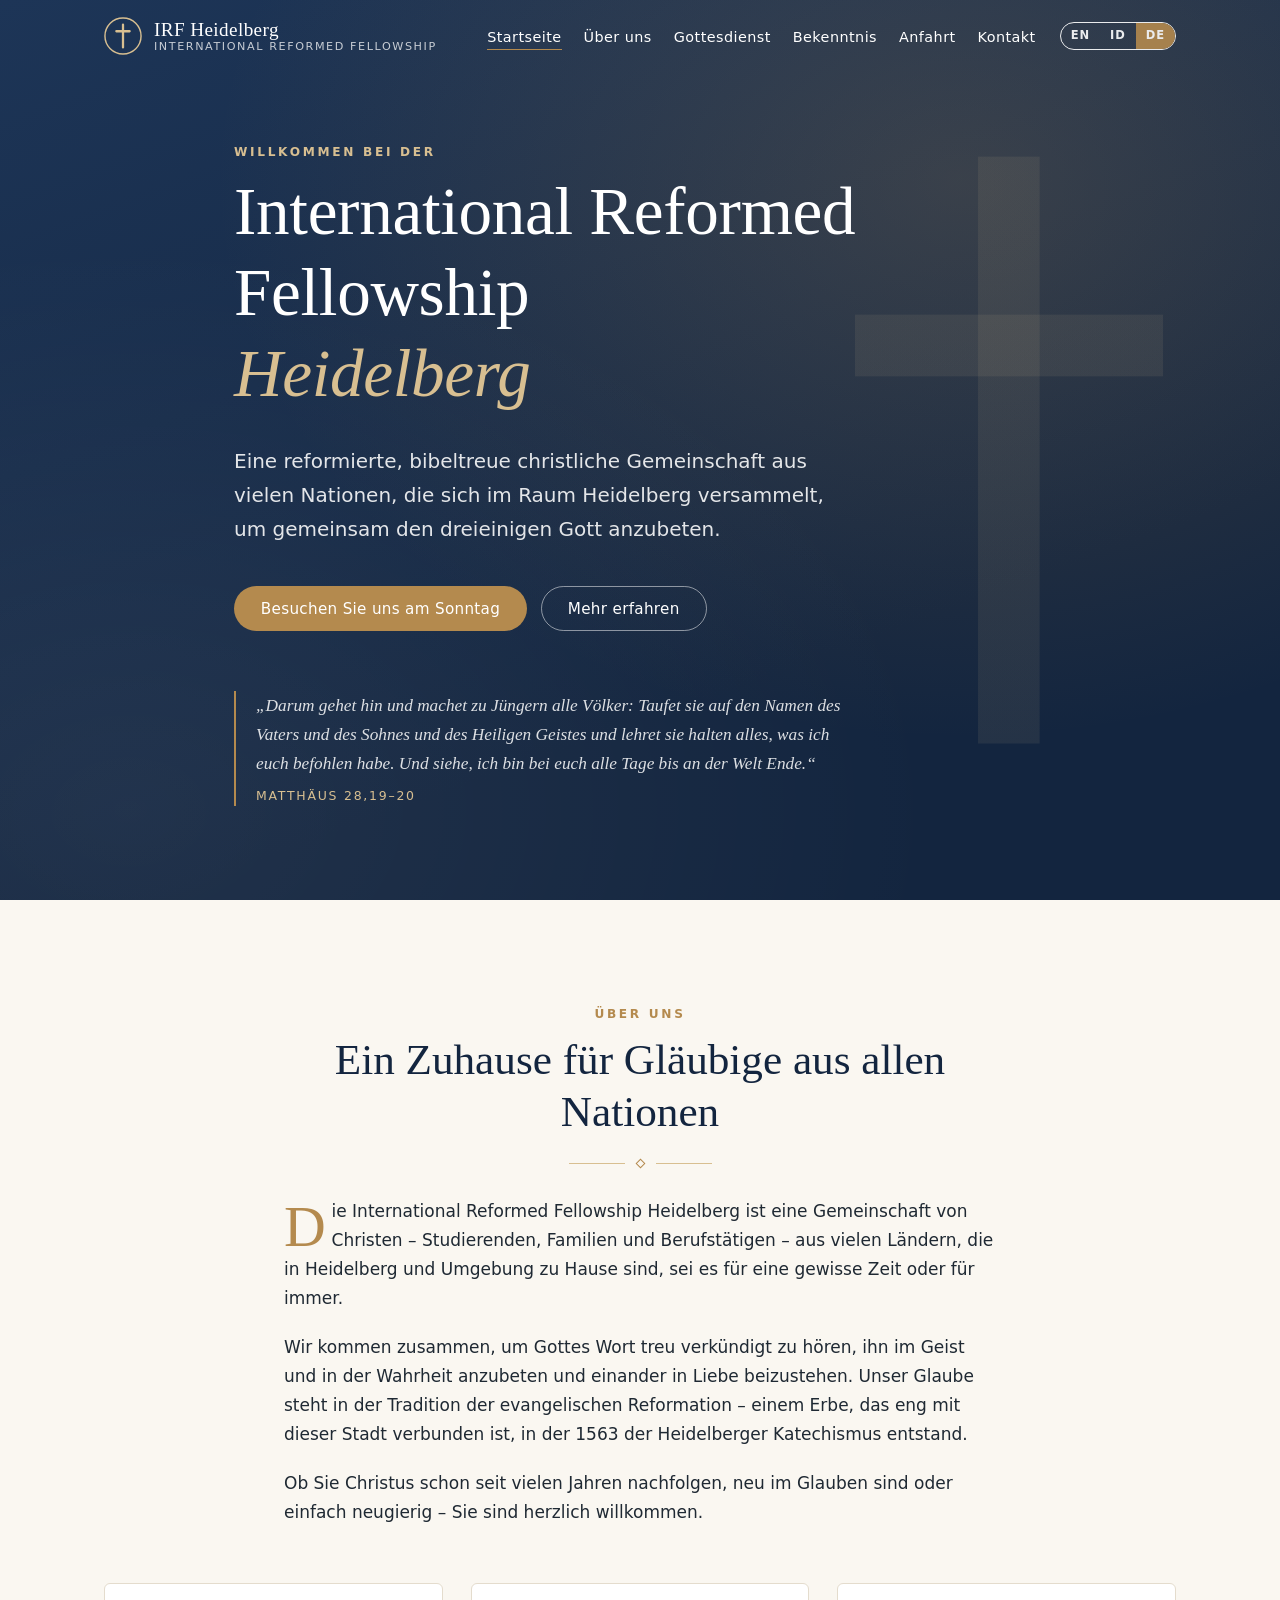
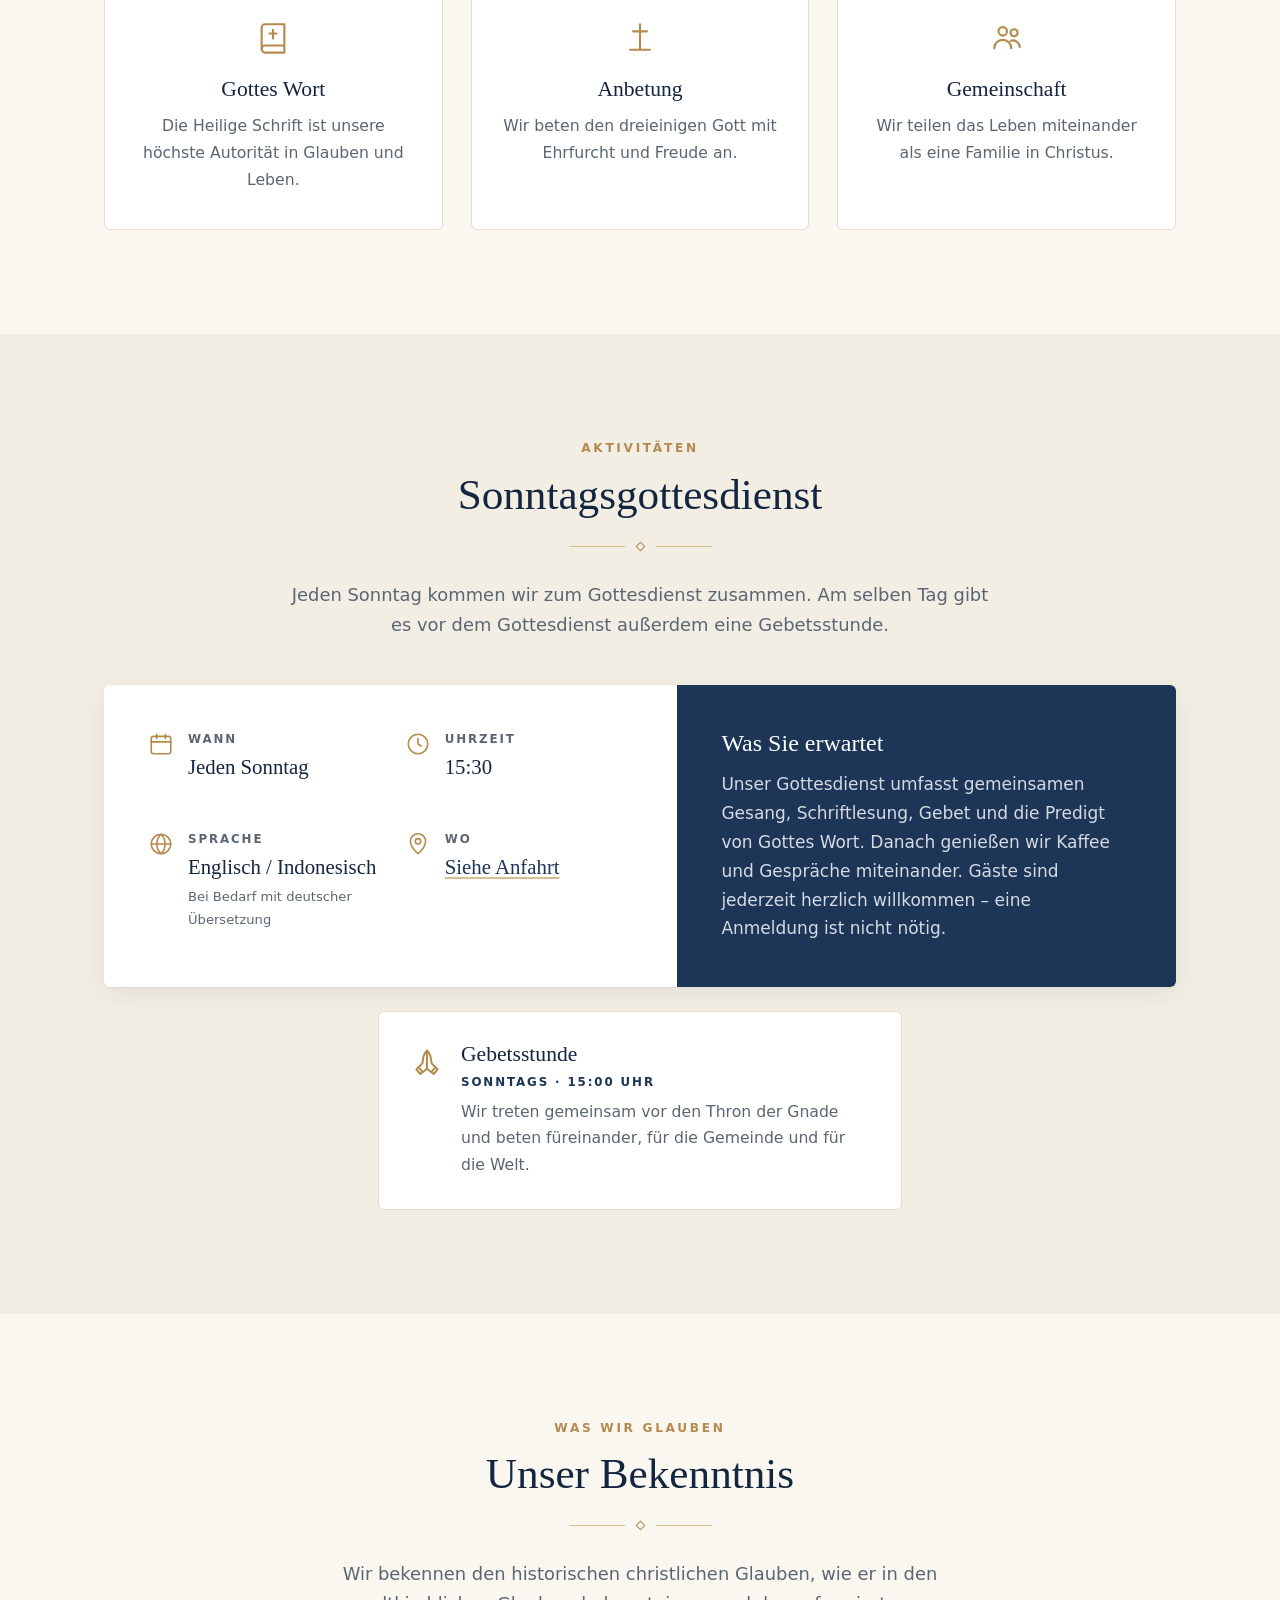
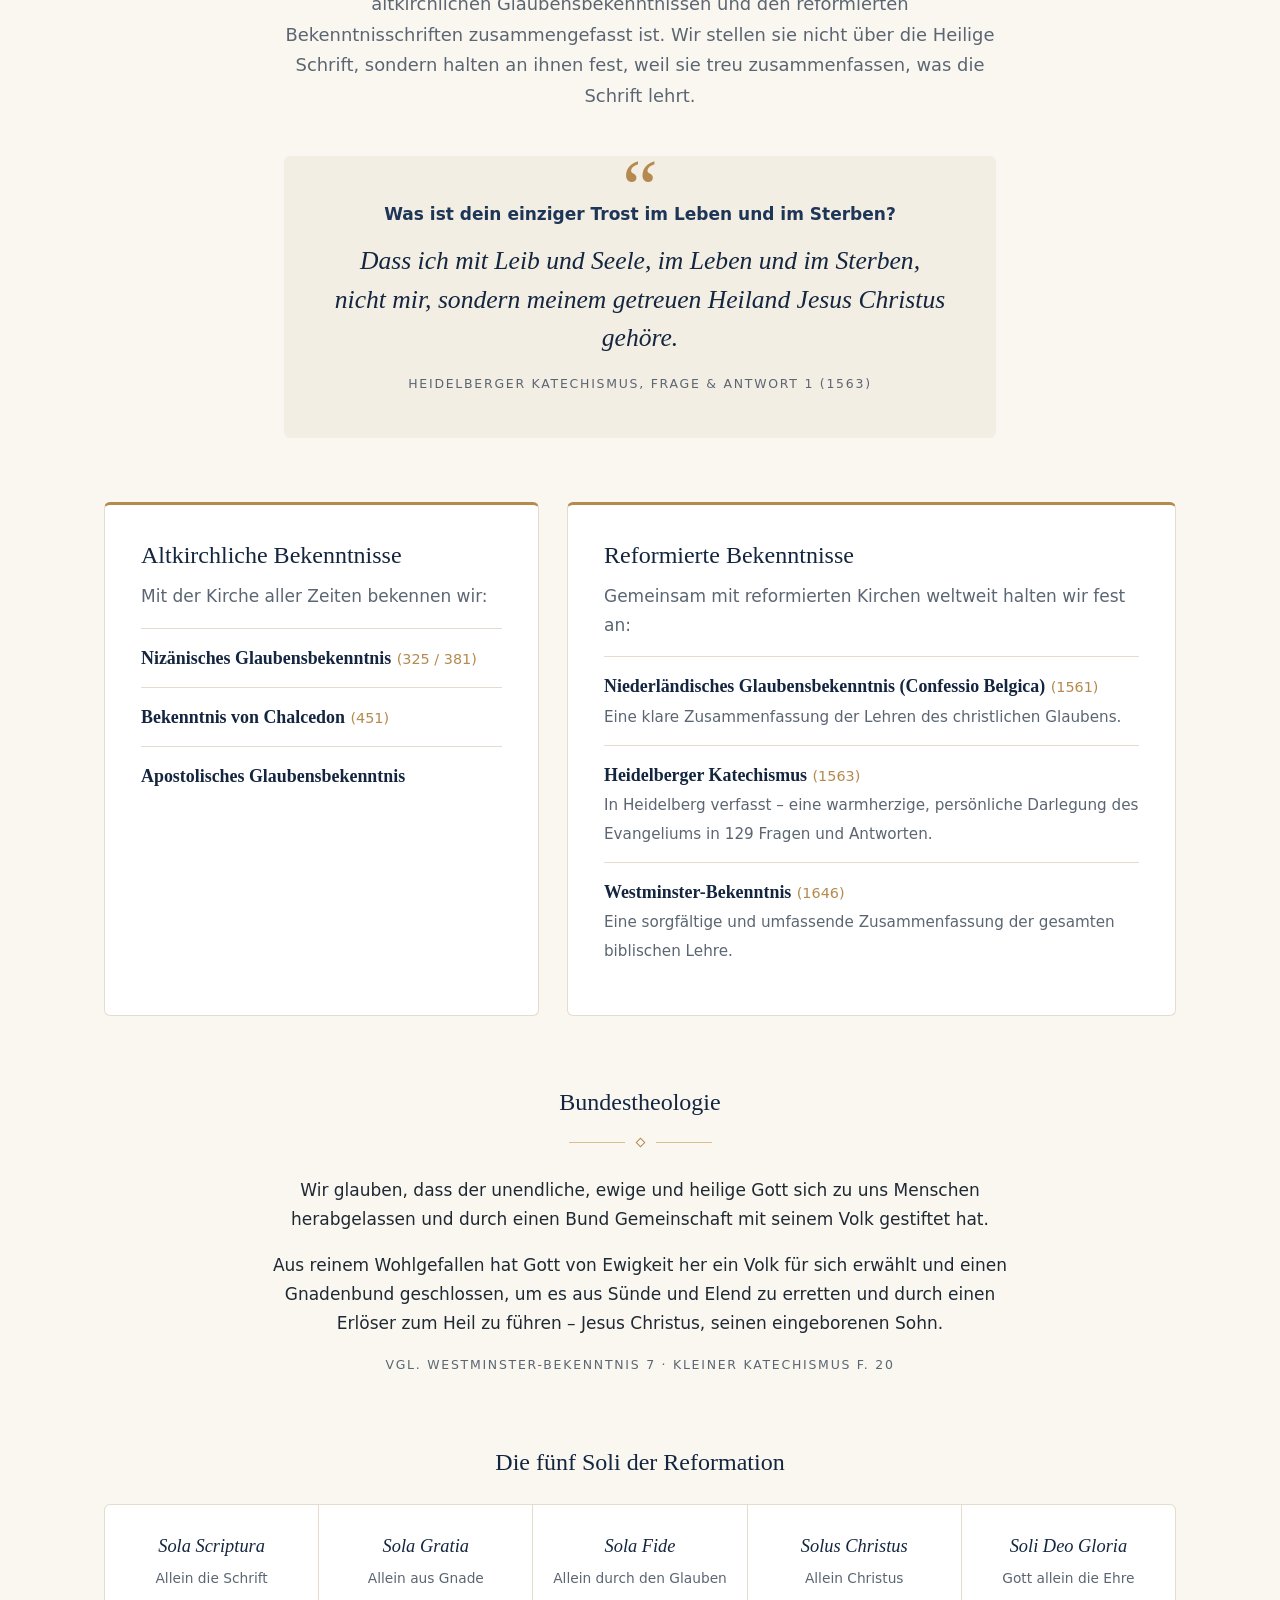
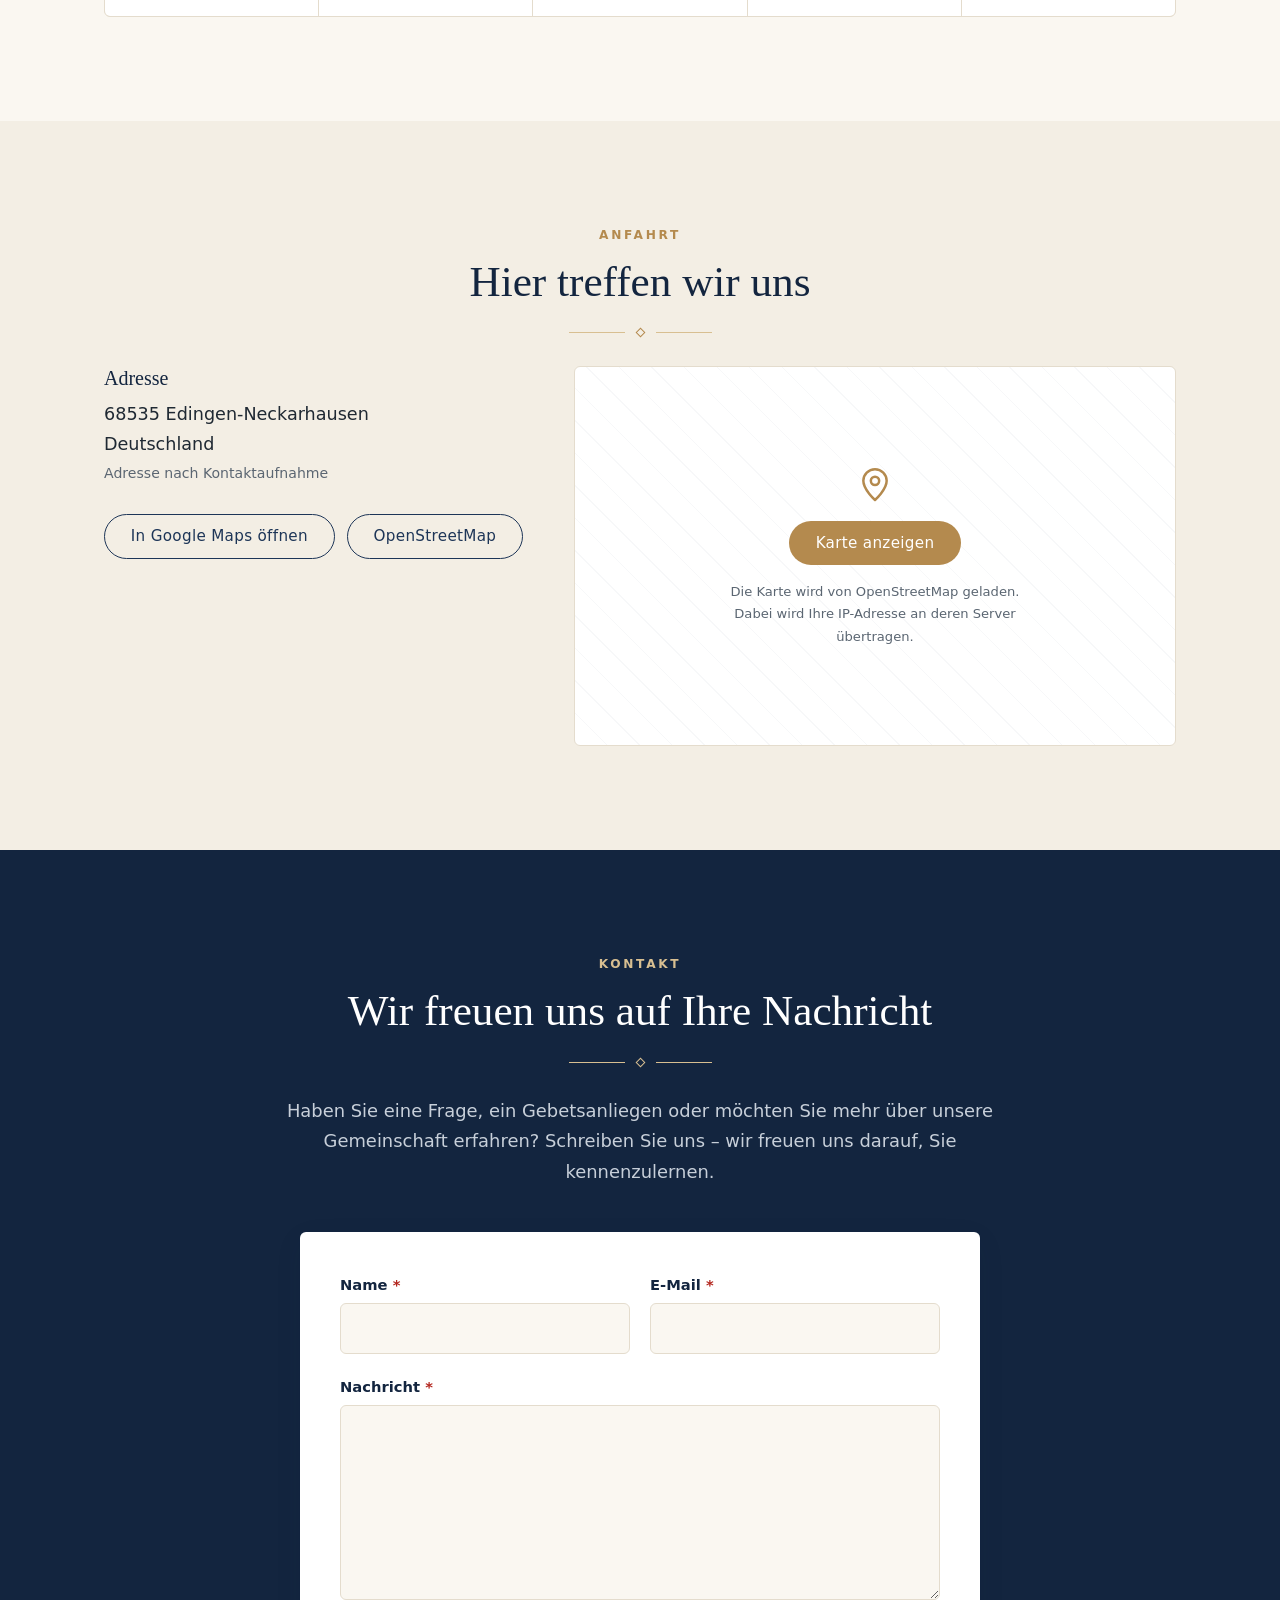
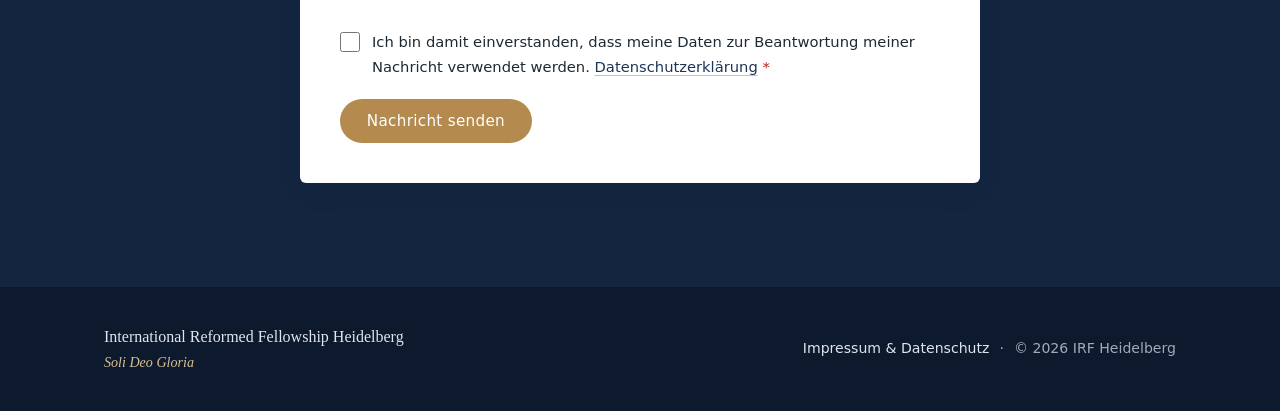
==== commit 2374b07d: "Add Impressum (IREC Berlin e.V.) to legal page, rename to Imprint & Privacy Co-Authored-By: Claude S" ====
--- a/de/index.html
+++ b/de/index.html
@@ -420,7 +420,7 @@
         <p class="footer-motto">Soli Deo Gloria</p>
       </div>
       <p class="footer-links">
-        <a href="/legal.html" data-i18n="footer.legal">Datenschutzerklärung</a>
+        <a href="/legal.html" data-i18n="footer.legal">Impressum &amp; Datenschutz</a>
         <span aria-hidden="true">·</span>
         <span>© <span class="year">2026</span> IRF Heidelberg</span>
       </p>
@@ -441,7 +441,7 @@
     </div>
   </dialog>
 
-  <script src="/js/i18n.js?v=62c9124605"></script>
+  <script src="/js/i18n.js?v=53e19a0915"></script>
   <script src="/js/news.js?v=6b4a2ca360"></script>
   <script src="/js/main.js?v=1b52e96c21"></script>
 </body>
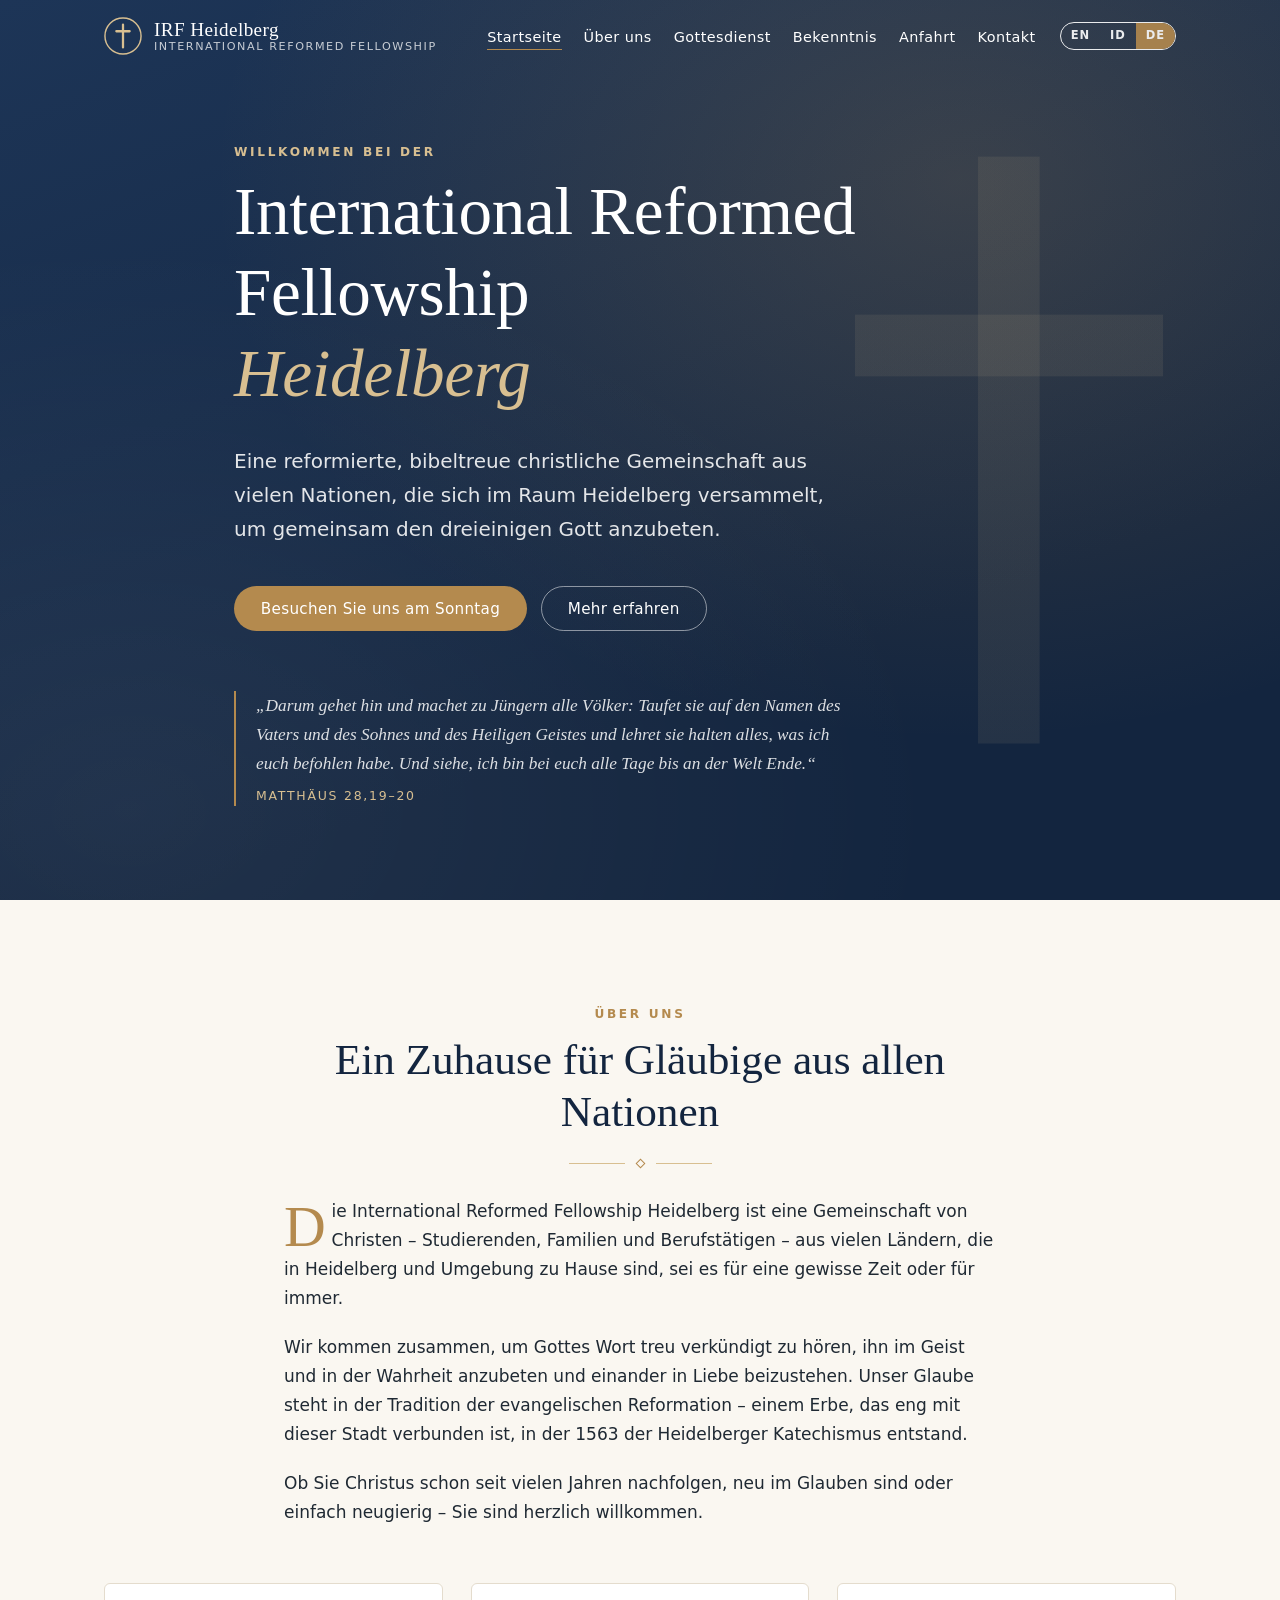
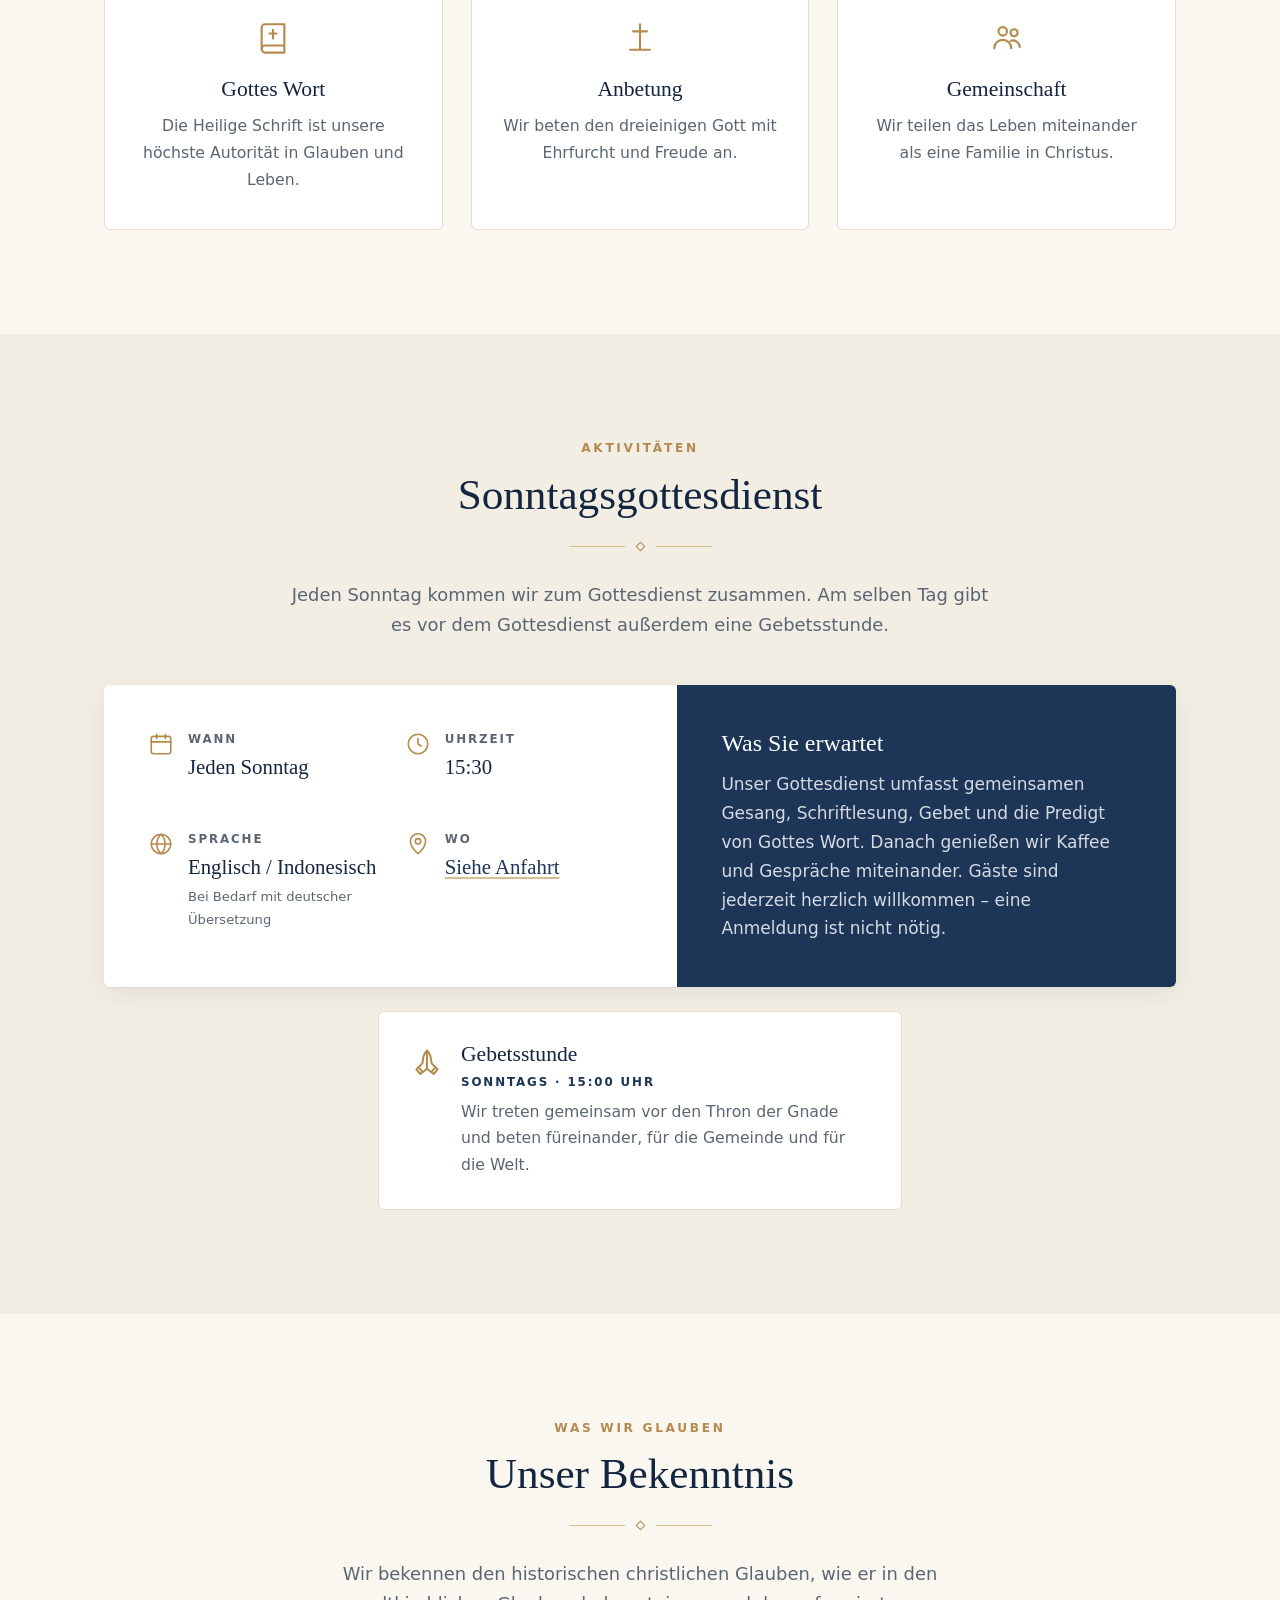
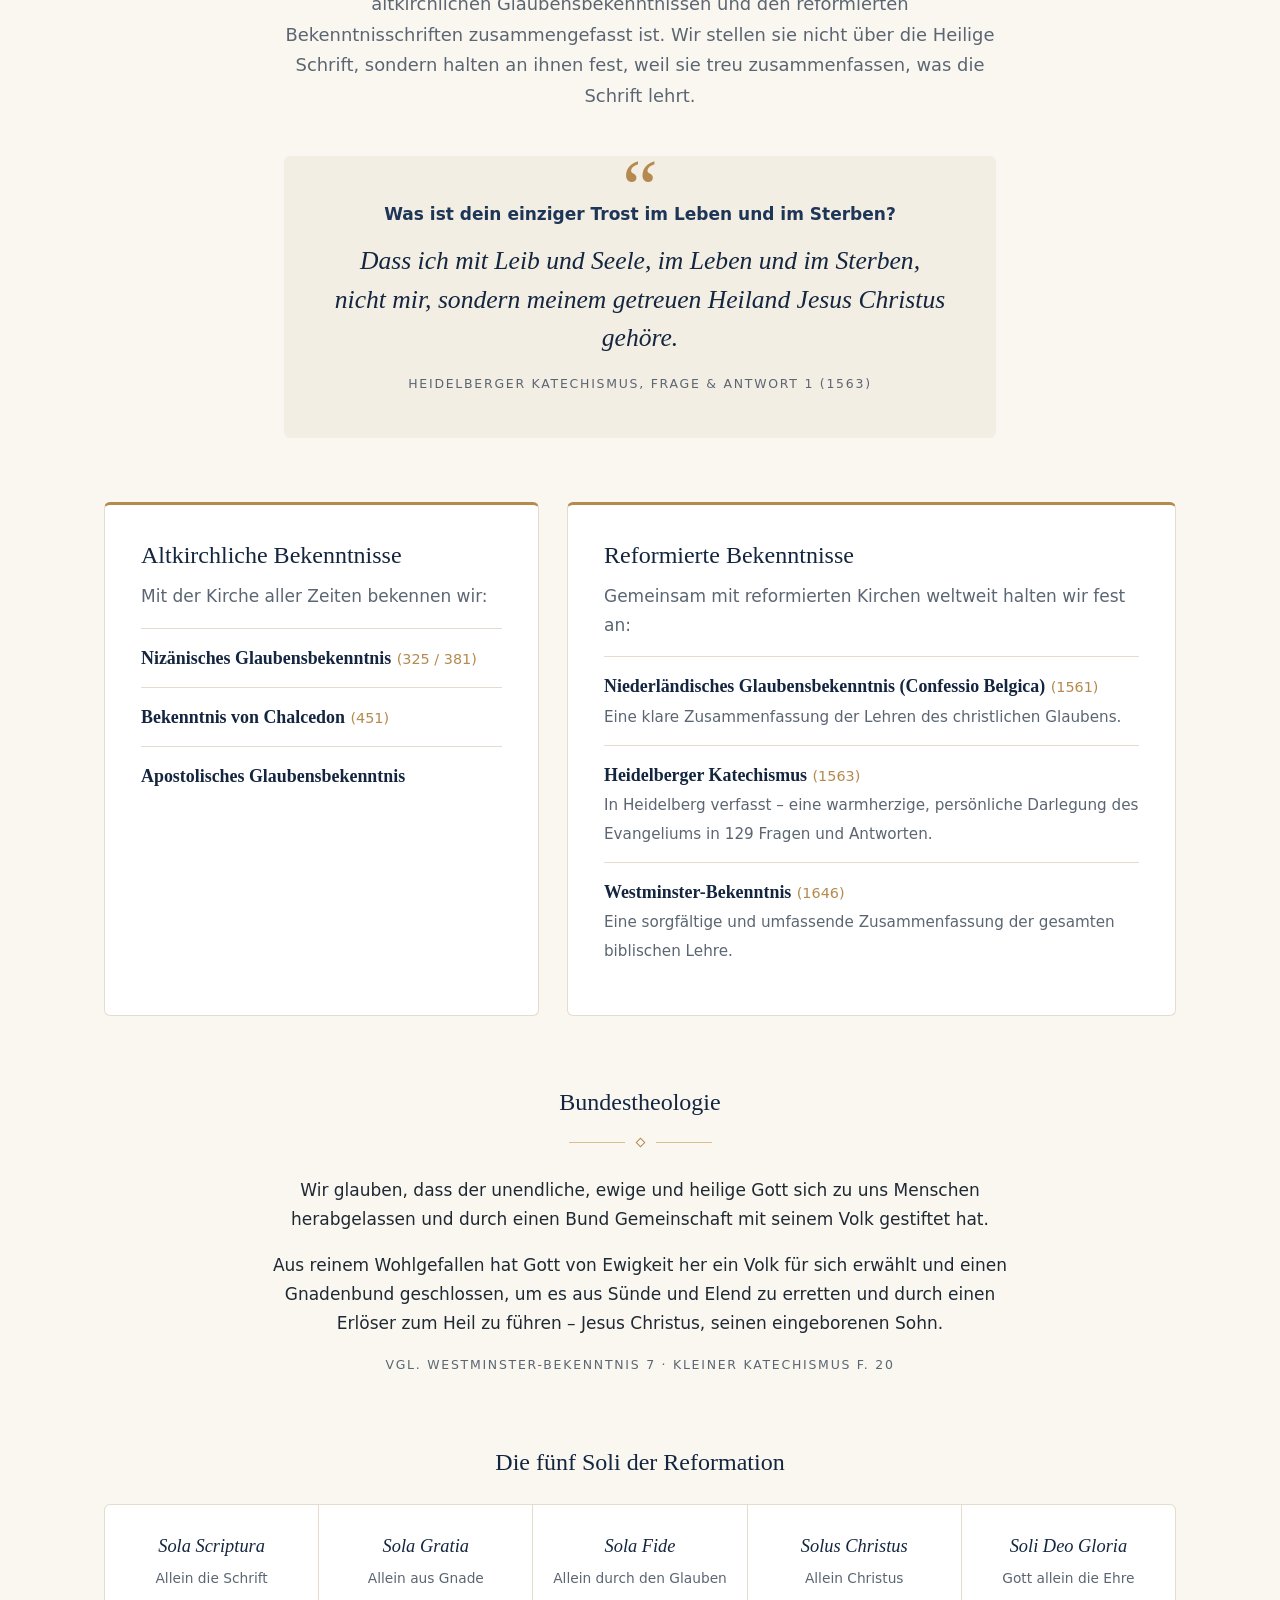
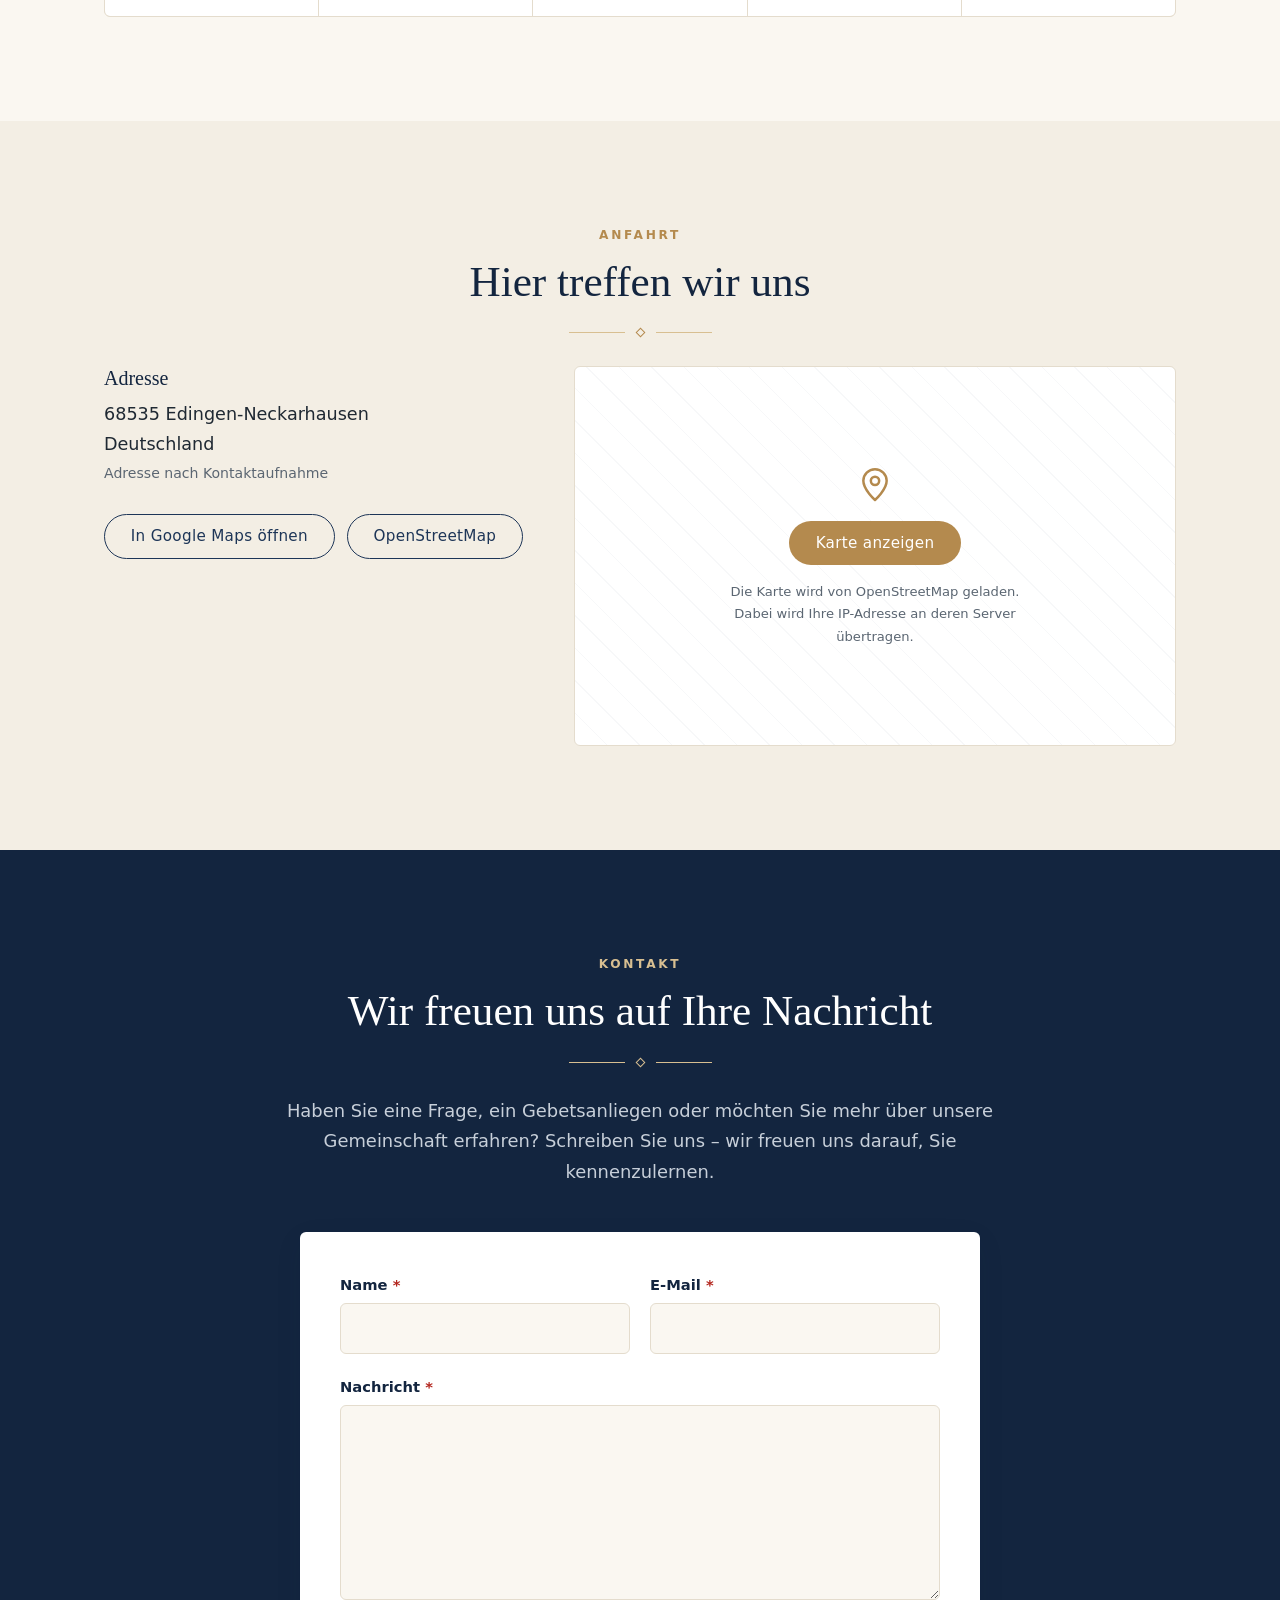
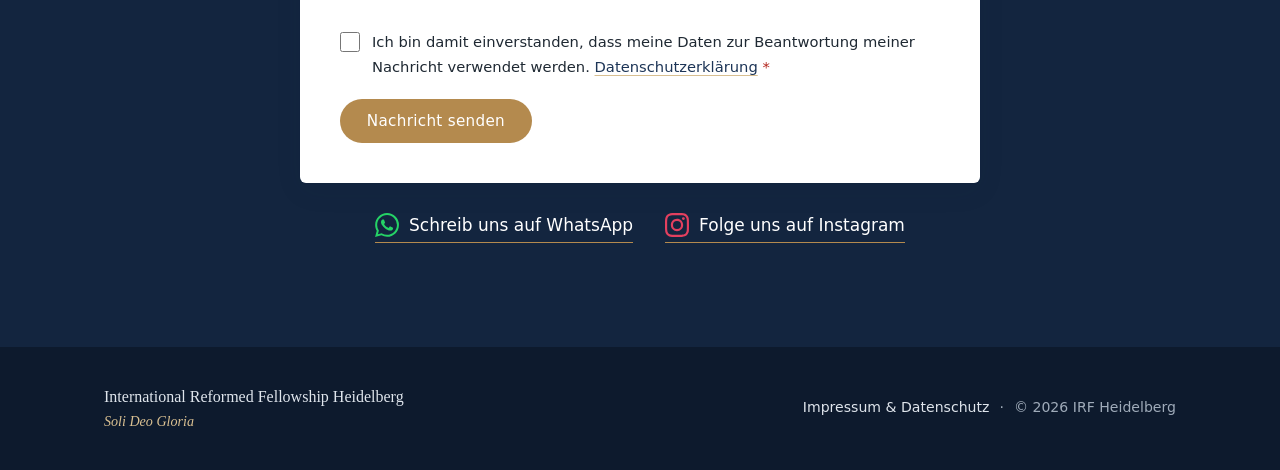
==== commit 5cb641dd: "Contact section: add Instagram (irf.heidelberg) and WhatsApp links, sameAs in JSON-LD Co-Authored-By" ====
--- a/de/index.html
+++ b/de/index.html
@@ -31,6 +31,9 @@
         "alternateName": "IRF Heidelberg",
         "url": "https://www.irf-heidelberg.org/",
         "description": "Eine reformierte, bibeltreue christliche Gemeinschaft aus vielen Nationen im Raum Heidelberg.",
+        "sameAs": [
+          "https://www.instagram.com/irf.heidelberg/"
+        ],
         "knowsLanguage": [
           "en",
           "id",
@@ -72,7 +75,7 @@
   }
   </script>
   <link rel="icon" href="/favicon.svg" type="image/svg+xml">
-  <link rel="stylesheet" href="/css/styles.css?v=cd4f71657c">
+  <link rel="stylesheet" href="/css/styles.css?v=14ed9726e6">
 </head>
 <body>
 
@@ -356,13 +359,6 @@
         <h2 class="section-title" data-i18n="contact.title">Wir freuen uns auf Ihre Nachricht</h2>
         <div class="divider divider-light" aria-hidden="true"><span></span></div>
         <p class="lead" data-i18n="contact.text">Haben Sie eine Frage, ein Gebetsanliegen oder möchten Sie mehr über unsere Gemeinschaft erfahren? Schreiben Sie uns – wir freuen uns darauf, Sie kennenzulernen.</p>
-        <!-- TODO: WhatsApp contact (Hendry). Put the number in the wa.me link in international format
-             without "+" or spaces (e.g. 4915112345678), then remove the comment markers around this block.
-        <p class="contact-email">
-          <svg class="icon" viewBox="0 0 24 24" aria-hidden="true"><path d="M20 11.5A8.5 8.5 0 0 1 7.6 19L3 20.5l1.5-4.4A8.5 8.5 0 1 1 20 11.5z"/><path d="M9 8.5c0 3.5 3 6.5 6.5 6.5l1-1.5-2-1-1 1c-1-.5-2.5-2-3-3l1-1-1-2z"/></svg>
-          <a href="https://wa.me/49XXXXXXXXXXX" target="_blank" rel="noopener"><span data-i18n="contact.whatsapp">WhatsApp</span>: Hendry</a>
-        </p>
-        -->
         <form class="contact-form" id="contact-form" novalidate>
           <div class="form-error-summary" id="form-error-summary" role="alert" hidden></div>
 
@@ -408,6 +404,16 @@
             <p id="form-status-text"></p>
           </div>
         </form>
+        <p class="contact-social">
+          <a href="https://wa.me/4915170227297" target="_blank" rel="noopener">
+            <svg class="social-icon social-whatsapp" viewBox="0 0 24 24" aria-hidden="true" focusable="false"><path d="M17.472 14.382c-.297-.149-1.758-.867-2.03-.967-.273-.099-.471-.148-.67.15-.197.297-.767.966-.94 1.164-.173.199-.347.223-.644.075-.297-.15-1.255-.463-2.39-1.475-.883-.788-1.48-1.761-1.653-2.059-.173-.297-.018-.458.13-.606.134-.133.298-.347.446-.52.149-.174.198-.298.298-.497.099-.198.05-.371-.025-.52-.075-.149-.669-1.612-.916-2.207-.242-.579-.487-.5-.669-.51-.173-.008-.371-.01-.57-.01-.198 0-.52.074-.792.372-.272.297-1.04 1.016-1.04 2.479 0 1.462 1.065 2.875 1.213 3.074.149.198 2.096 3.2 5.077 4.487.709.306 1.262.489 1.694.625.712.227 1.36.195 1.871.118.571-.085 1.758-.719 2.006-1.413.248-.694.248-1.289.173-1.413-.074-.124-.272-.198-.57-.347m-5.421 7.403h-.004a9.87 9.87 0 01-5.031-1.378l-.361-.214-3.741.982.998-3.648-.235-.374a9.86 9.86 0 01-1.51-5.26c.001-5.45 4.436-9.884 9.888-9.884 2.64 0 5.122 1.03 6.988 2.898a9.825 9.825 0 012.893 6.994c-.003 5.45-4.437 9.884-9.885 9.884m8.413-18.297A11.815 11.815 0 0012.05 0C5.495 0 .16 5.335.157 11.892c0 2.096.547 4.142 1.588 5.945L.057 24l6.305-1.654a11.882 11.882 0 005.683 1.448h.005c6.554 0 11.89-5.335 11.893-11.893a11.821 11.821 0 00-3.48-8.413Z"/></svg>
+            <span data-i18n="contact.whatsappLink">Schreib uns auf WhatsApp</span>
+          </a>
+          <a href="https://www.instagram.com/irf.heidelberg/" target="_blank" rel="noopener">
+            <svg class="social-icon" viewBox="0 0 24 24" aria-hidden="true" focusable="false"><path d="M7.0301.084c-1.2768.0602-2.1487.264-2.911.5634-.7888.3075-1.4575.72-2.1228 1.3877-.6652.6677-1.075 1.3368-1.3802 2.127-.2954.7638-.4956 1.6365-.552 2.914-.0564 1.2775-.0689 1.6882-.0626 4.947.0062 3.2586.0206 3.6671.0825 4.9473.061 1.2765.264 2.1482.5635 2.9107.308.7889.72 1.4573 1.388 2.1228.6679.6655 1.3365 1.0743 2.1285 1.38.7632.295 1.6361.4961 2.9134.552 1.2773.056 1.6884.069 4.9462.0627 3.2578-.0062 3.668-.0207 4.9478-.0814 1.28-.0607 2.147-.2652 2.9098-.5633.7889-.3086 1.4578-.72 2.1228-1.3881.665-.6682 1.0745-1.3378 1.3795-2.1284.2957-.7632.4966-1.636.552-2.9124.056-1.2809.0692-1.6898.063-4.948-.0063-3.2583-.021-3.6668-.0817-4.9465-.0607-1.2797-.264-2.1487-.5633-2.9117-.3084-.7889-.72-1.4568-1.3876-2.1228C21.2982 1.33 20.628.9208 19.8378.6165 19.074.321 18.2017.1197 16.9244.0645 15.6471.0093 15.236-.005 11.977.0014 8.718.0076 8.31.0215 7.0301.0839m.1402 21.6932c-1.17-.0509-1.8053-.2453-2.2287-.408-.5606-.216-.96-.4771-1.3819-.895-.422-.4178-.6811-.8186-.9-1.378-.1644-.4234-.3624-1.058-.4171-2.228-.0595-1.2645-.072-1.6442-.079-4.848-.007-3.2037.0053-3.583.0607-4.848.05-1.169.2456-1.805.408-2.2282.216-.5613.4762-.96.895-1.3816.4188-.4217.8184-.6814 1.3783-.9003.423-.1651 1.0575-.3614 2.227-.4171 1.2655-.06 1.6447-.072 4.848-.079 3.2033-.007 3.5835.005 4.8495.0608 1.169.0508 1.8053.2445 2.228.408.5608.216.96.4754 1.3816.895.4217.4194.6816.8176.9005 1.3787.1653.4217.3617 1.056.4169 2.2263.0602 1.2655.0739 1.645.0796 4.848.0058 3.203-.0055 3.5834-.061 4.848-.051 1.17-.245 1.8055-.408 2.2294-.216.5604-.4763.96-.8954 1.3814-.419.4215-.8181.6811-1.3783.9-.4224.1649-1.0577.3617-2.2262.4174-1.2656.0595-1.6448.072-4.8493.079-3.2045.007-3.5825-.006-4.848-.0608M16.953 5.5864A1.44 1.44 0 1 0 18.39 4.144a1.44 1.44 0 0 0-1.437 1.4424M5.8385 12.012c.0067 3.4032 2.7706 6.1557 6.173 6.1493 3.4026-.0065 6.157-2.7701 6.1506-6.1733-.0065-3.4032-2.771-6.1565-6.174-6.1498-3.403.0067-6.156 2.771-6.1496 6.1738M8 12.0077a4 4 0 1 1 4.008 3.9921A3.9996 3.9996 0 0 1 8 12.0077"/></svg>
+            <span data-i18n="contact.instagram">Folge uns auf Instagram</span>
+          </a>
+        </p>
       </div>
     </section>
 
@@ -441,7 +447,7 @@
     </div>
   </dialog>
 
-  <script src="/js/i18n.js?v=53e19a0915"></script>
+  <script src="/js/i18n.js?v=8030a5f640"></script>
   <script src="/js/news.js?v=6b4a2ca360"></script>
   <script src="/js/main.js?v=1b52e96c21"></script>
 </body>
--- a/css/styles.css
+++ b/css/styles.css
@@ -375,6 +375,12 @@
 .contact-email .icon { color: var(--gold-soft); }
 .contact-email a { color: #fff; text-decoration: none; border-bottom: 1px solid var(--gold); }
 .contact-email a:hover { color: var(--gold-soft); }
+
+.contact-social { display: flex; flex-wrap: wrap; justify-content: center; gap: 14px 32px; margin: 1.6em 0 0; }
+.contact-social a { display: inline-flex; align-items: center; gap: 10px; color: #fff; text-decoration: none; border-bottom: 1px solid var(--gold); padding-bottom: 2px; }
+.contact-social a:hover { color: var(--gold-soft); }
+.contact-social .social-icon { width: 1.5rem; height: 1.5rem; fill: #e4405f; flex-shrink: 0; }
+.contact-social .social-whatsapp { fill: #25d366; }
 
 /* ---------- Contact form ---------- */
 .contact-form {
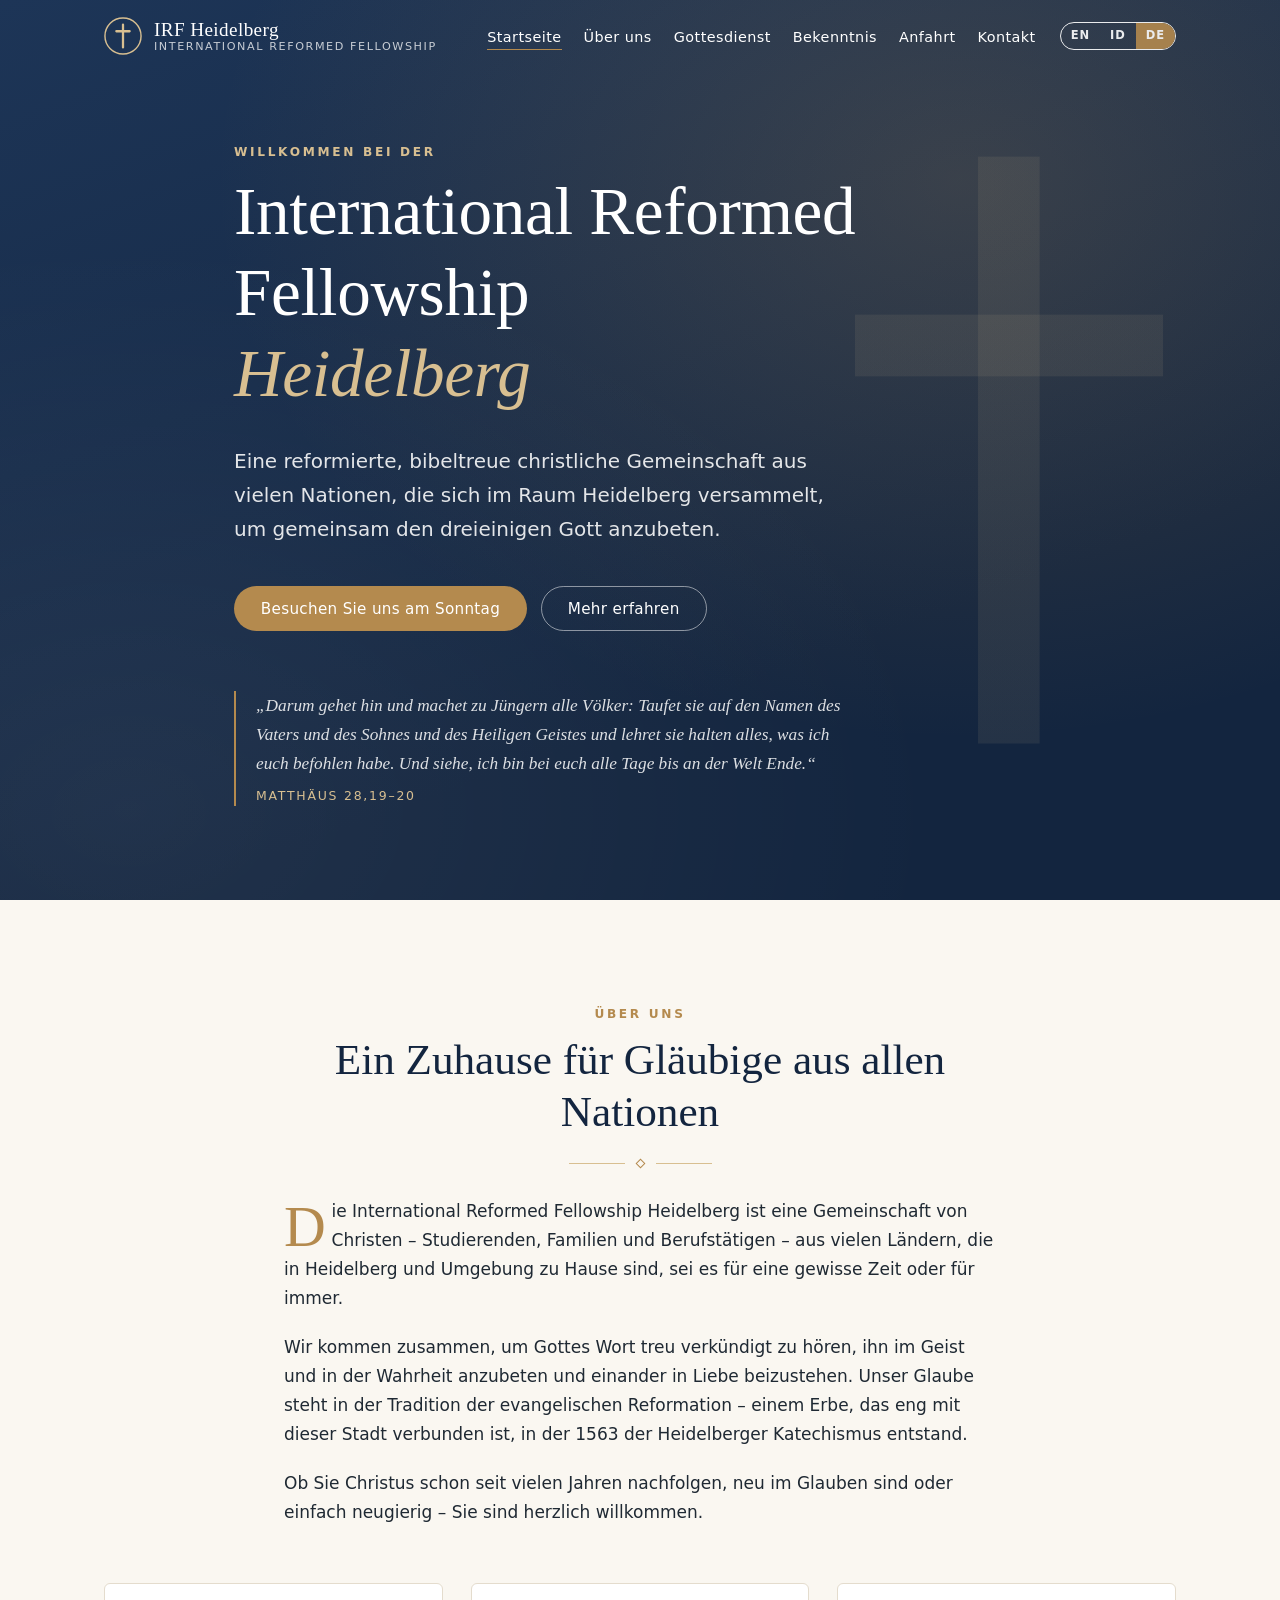
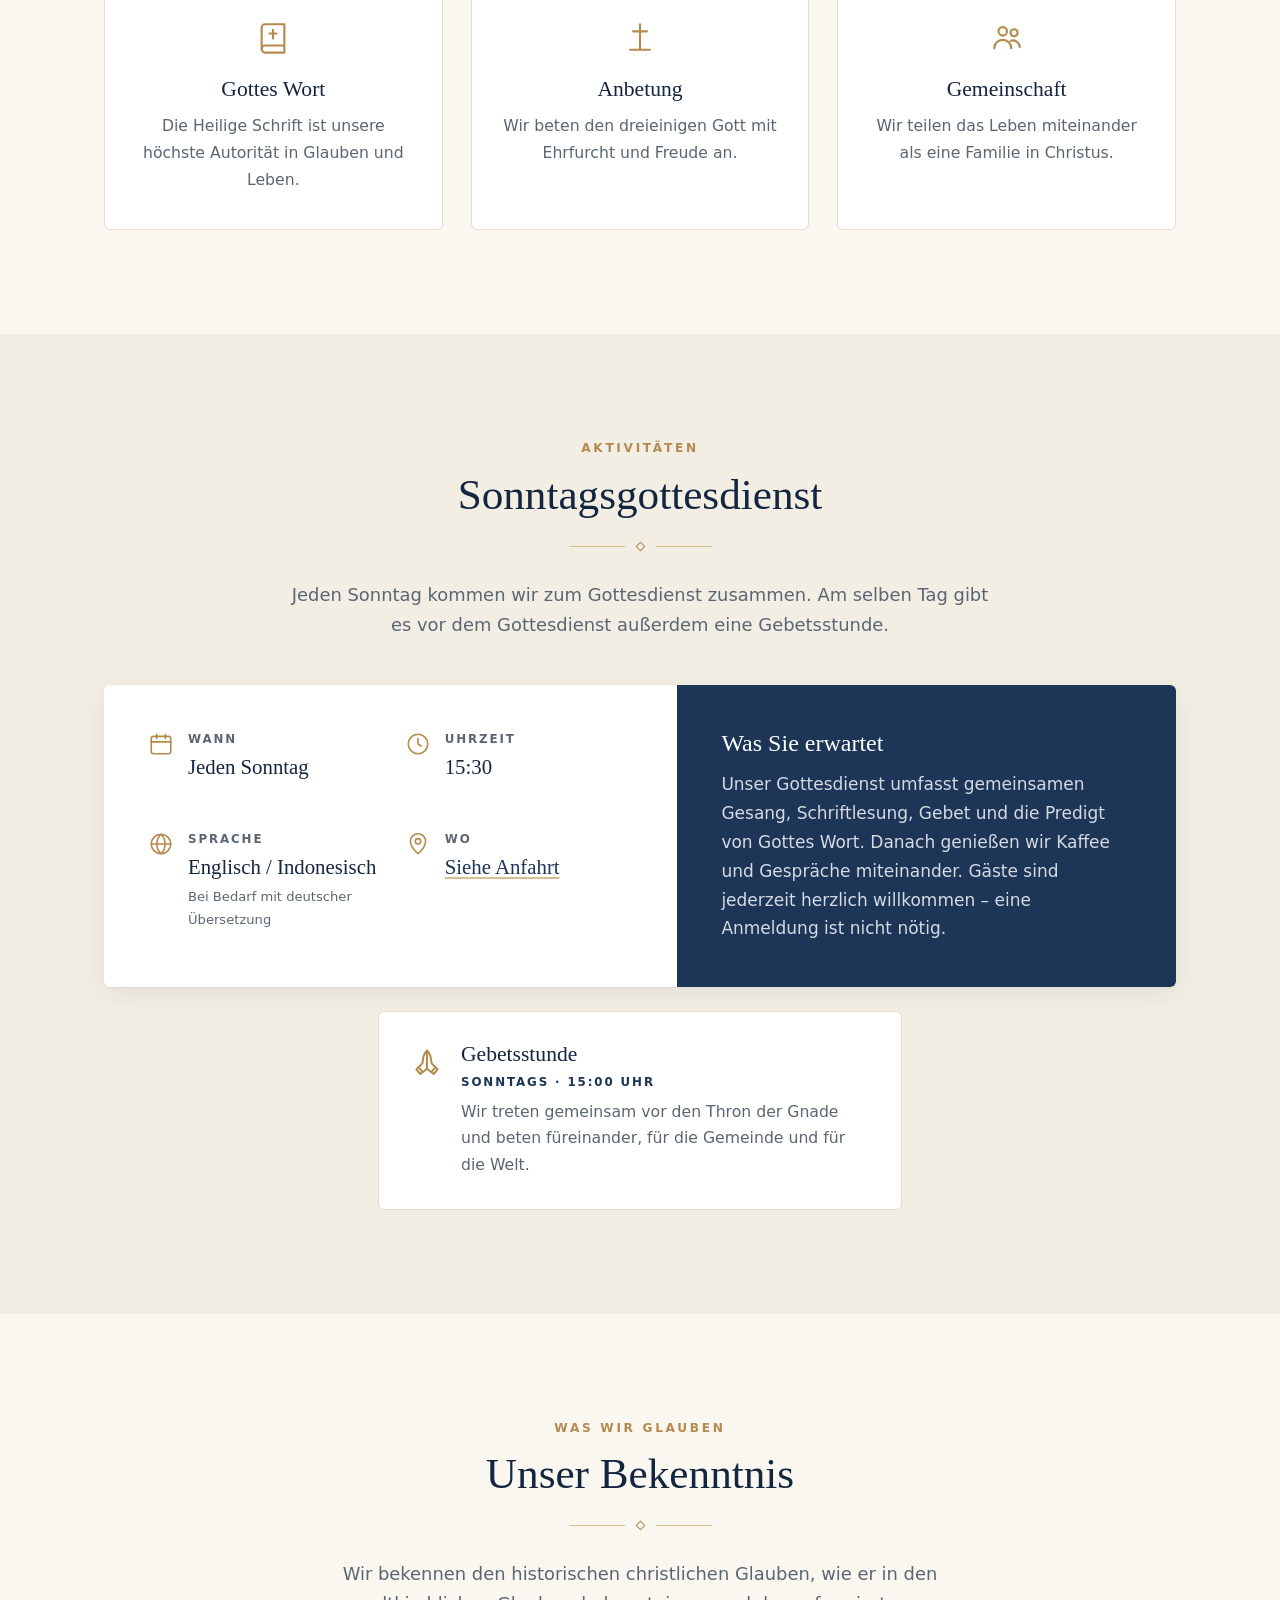
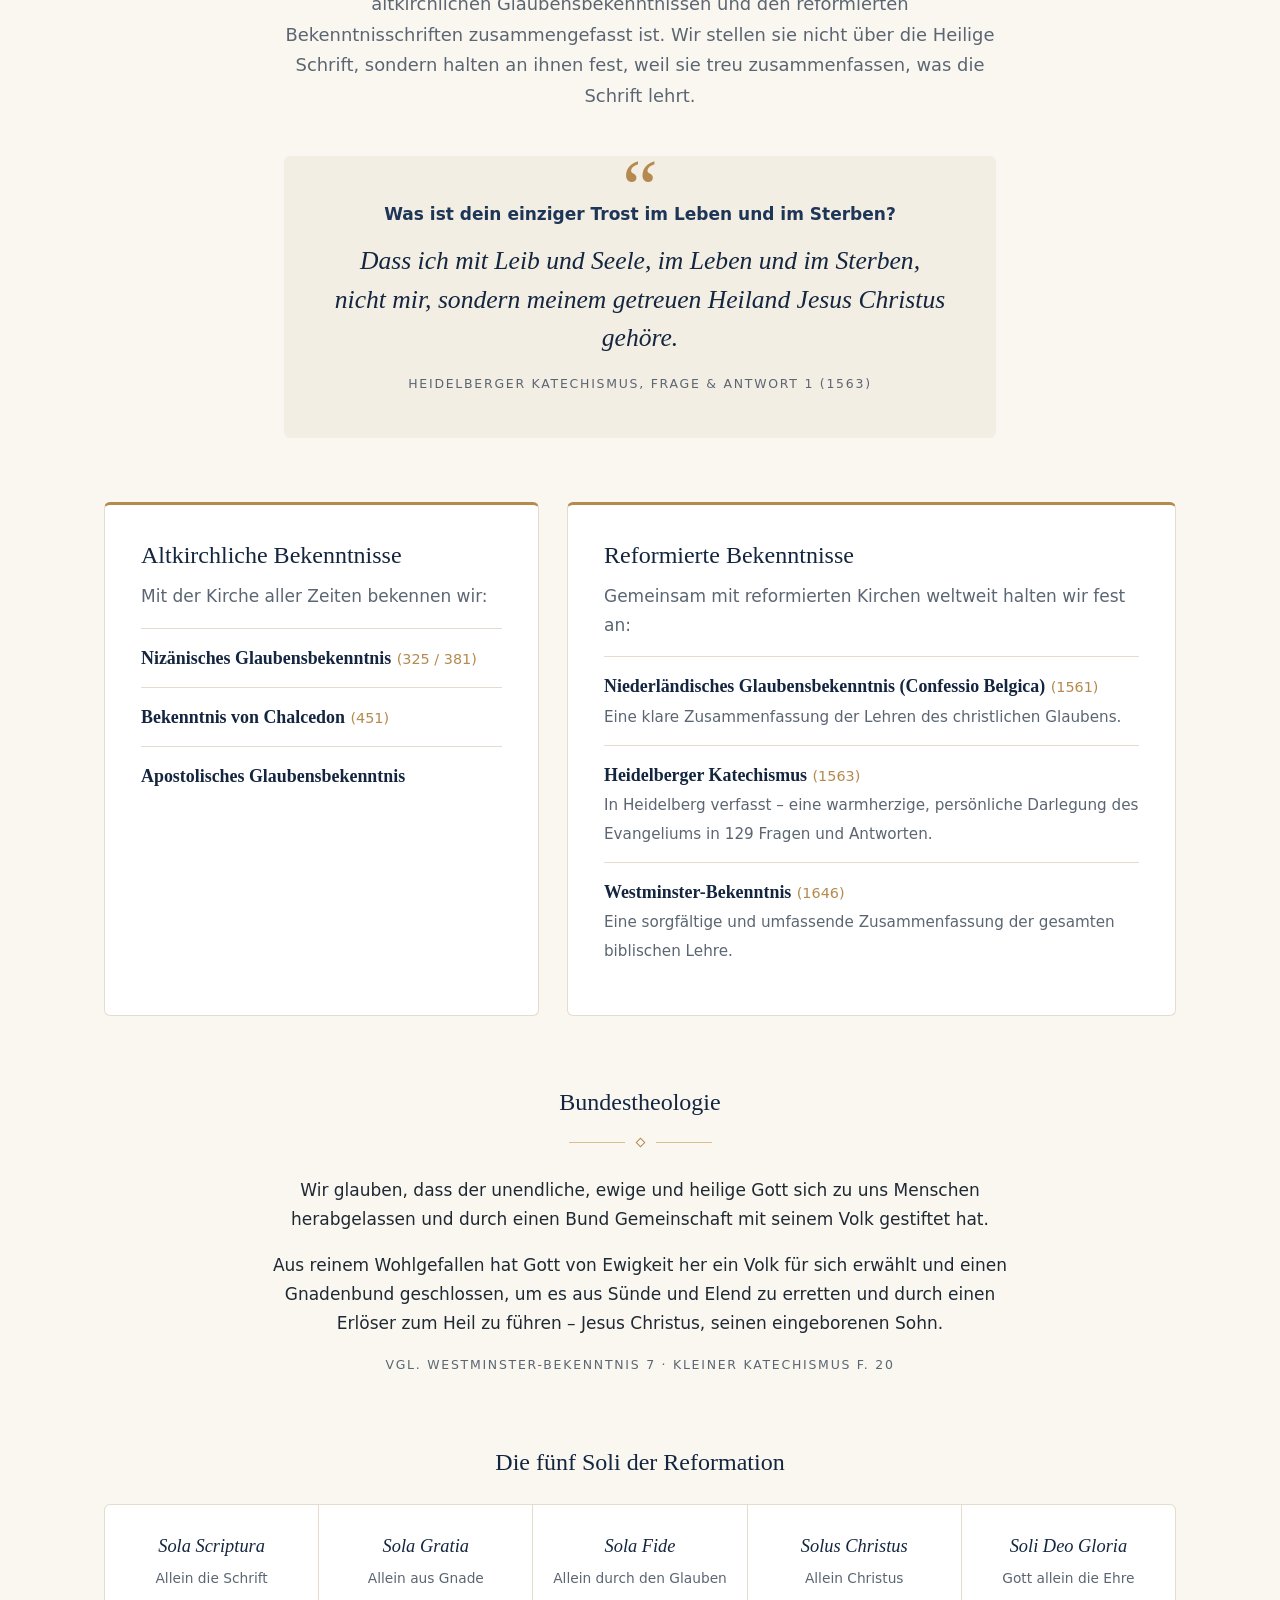
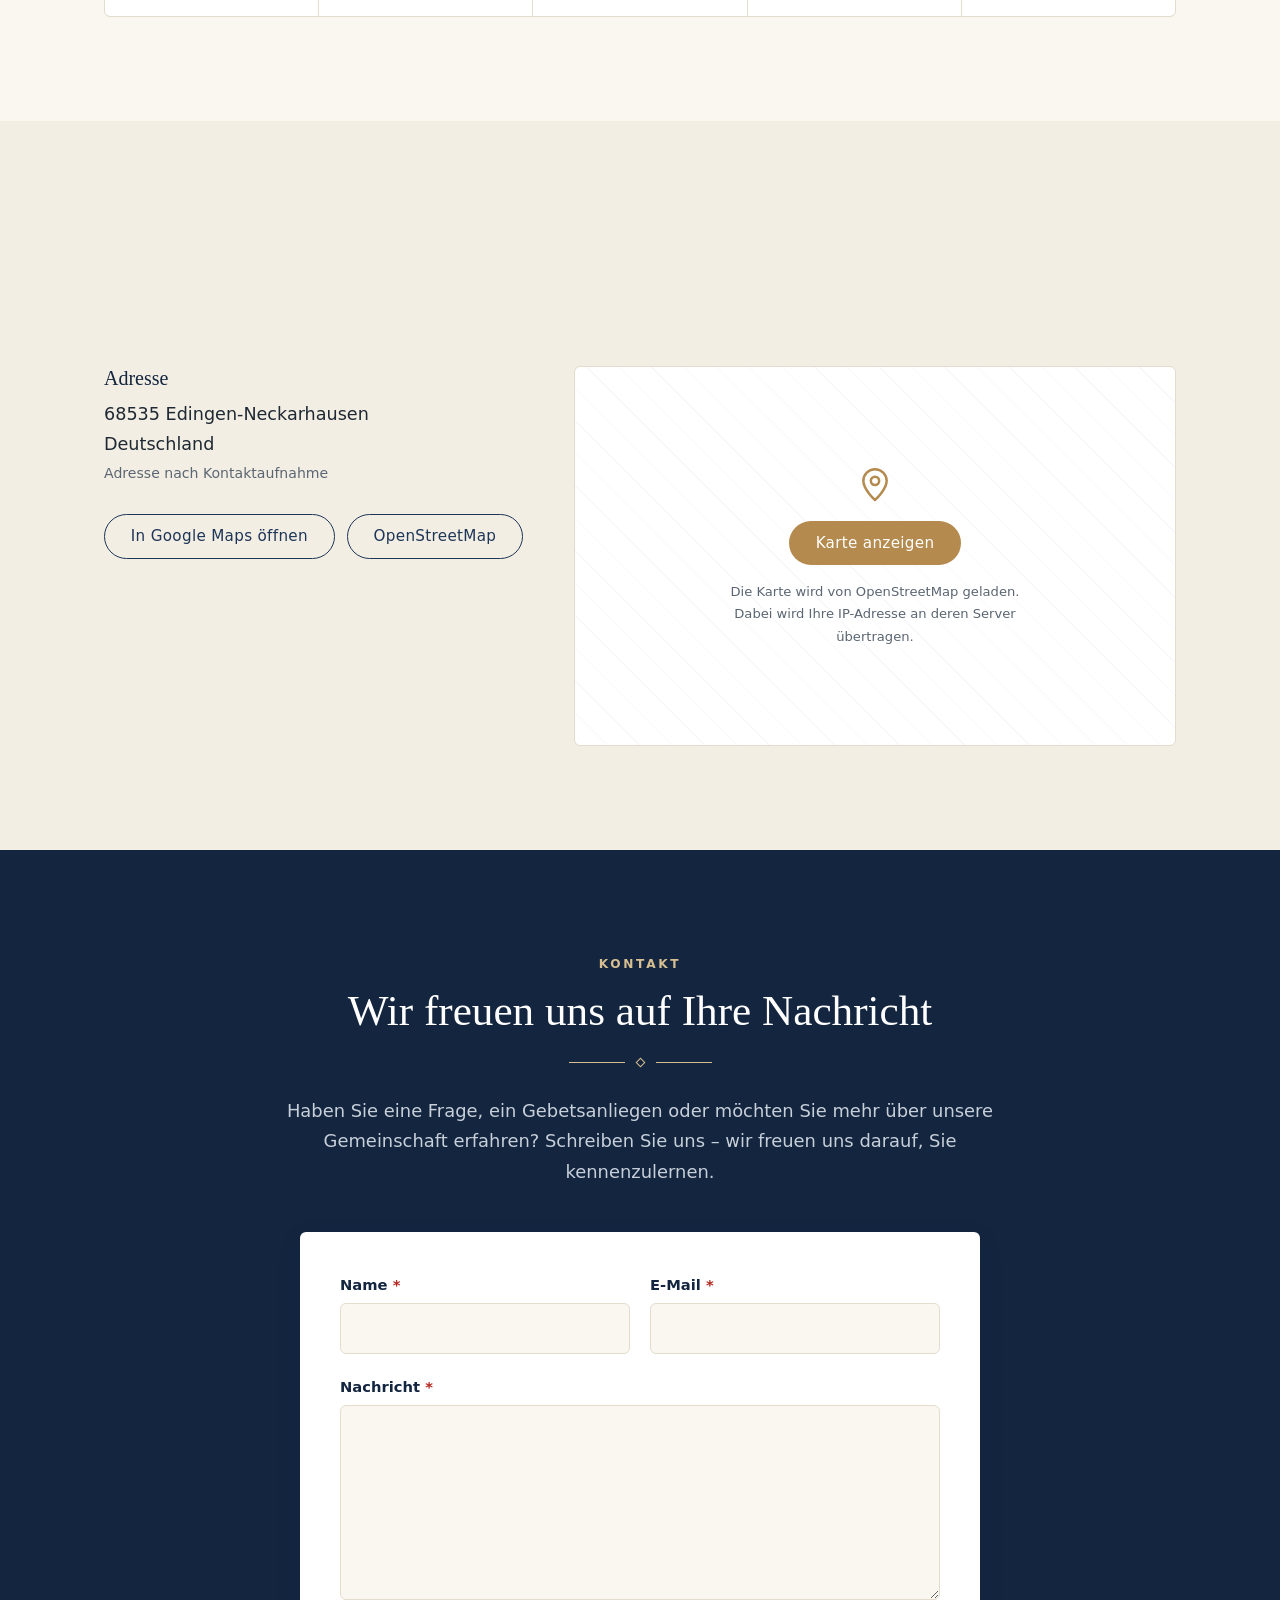
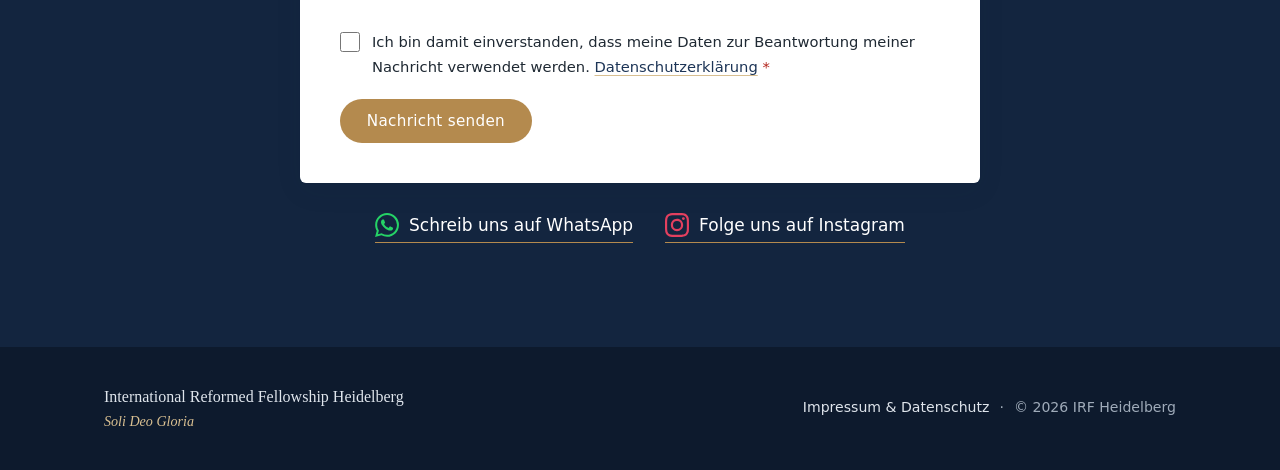
==== commit c2eed83b: "Imprint: IRF as Tochtergemeinde, add § 18 Abs. 2 MStV responsible line linking IREC Berlin Co-Author" ====
--- a/de/index.html
+++ b/de/index.html
@@ -447,7 +447,7 @@
     </div>
   </dialog>
 
-  <script src="/js/i18n.js?v=8030a5f640"></script>
+  <script src="/js/i18n.js?v=d17b9977ce"></script>
   <script src="/js/news.js?v=6b4a2ca360"></script>
   <script src="/js/main.js?v=1b52e96c21"></script>
 </body>
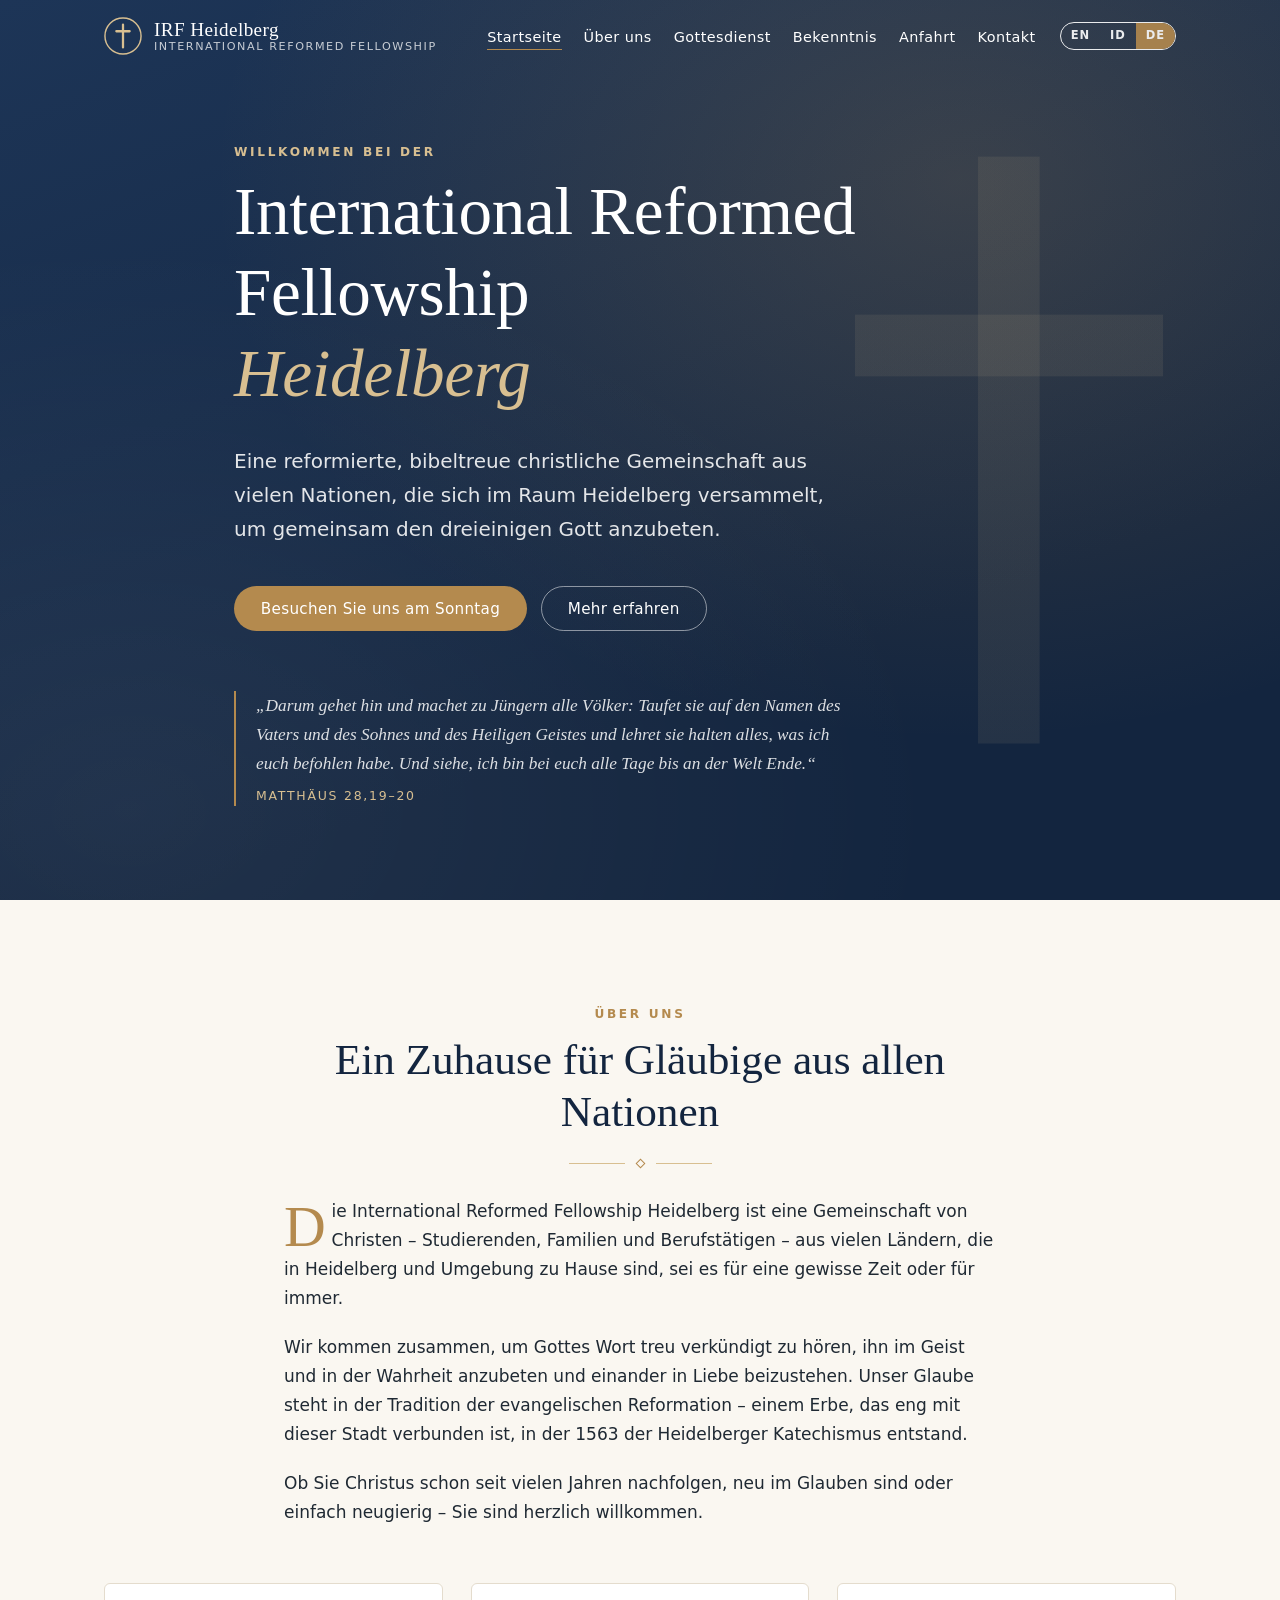
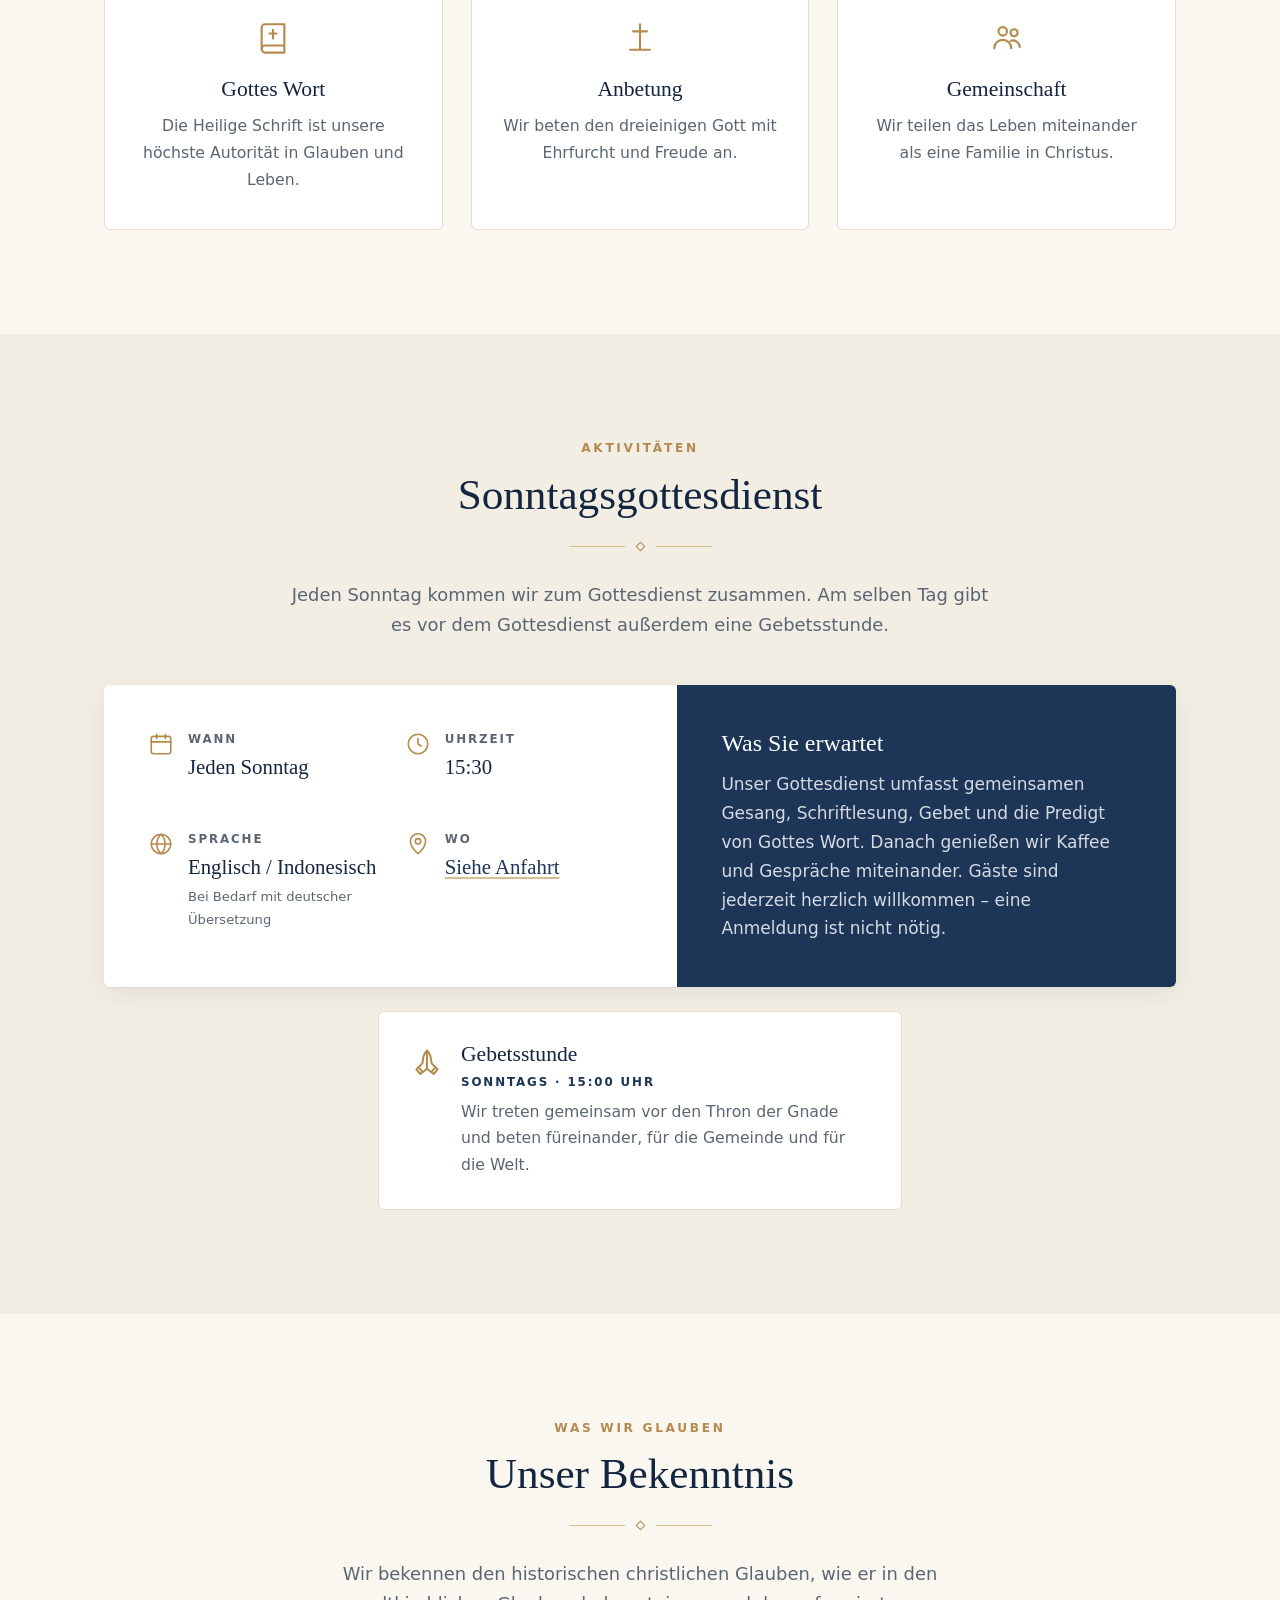
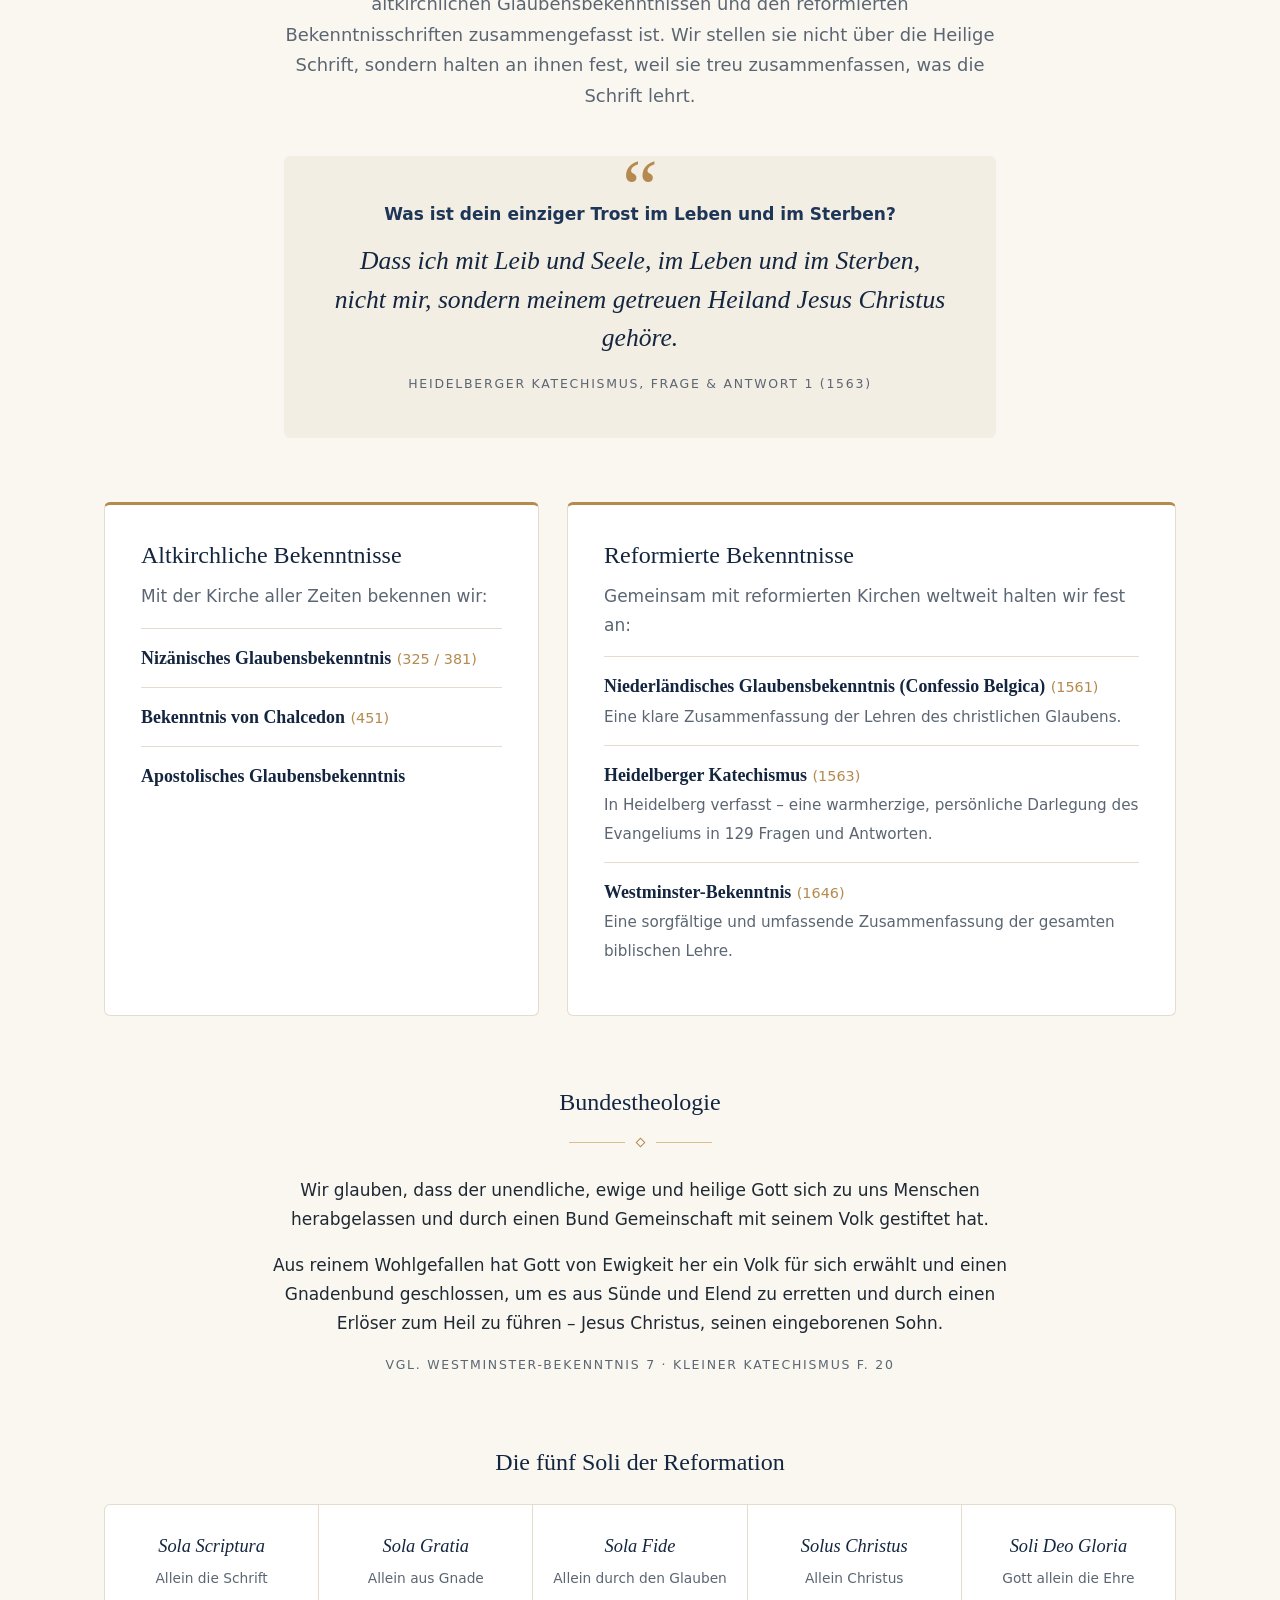
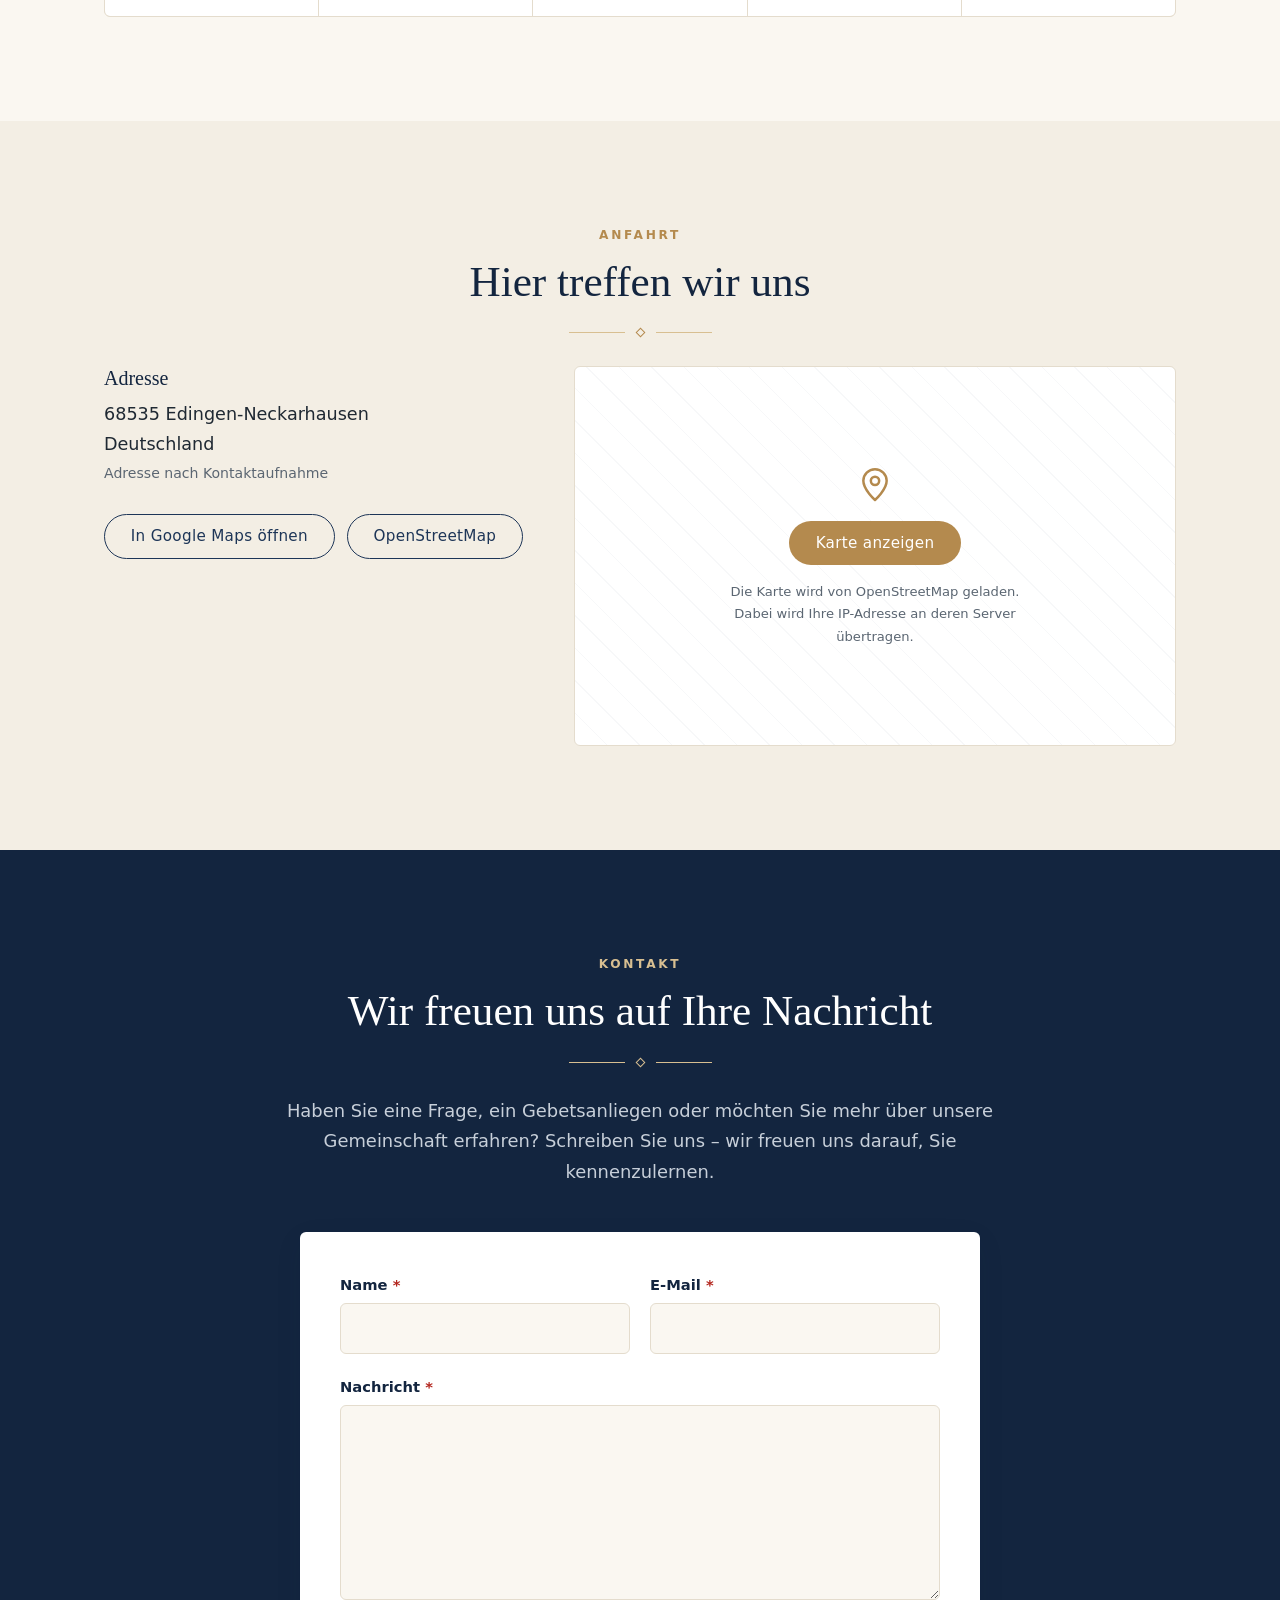
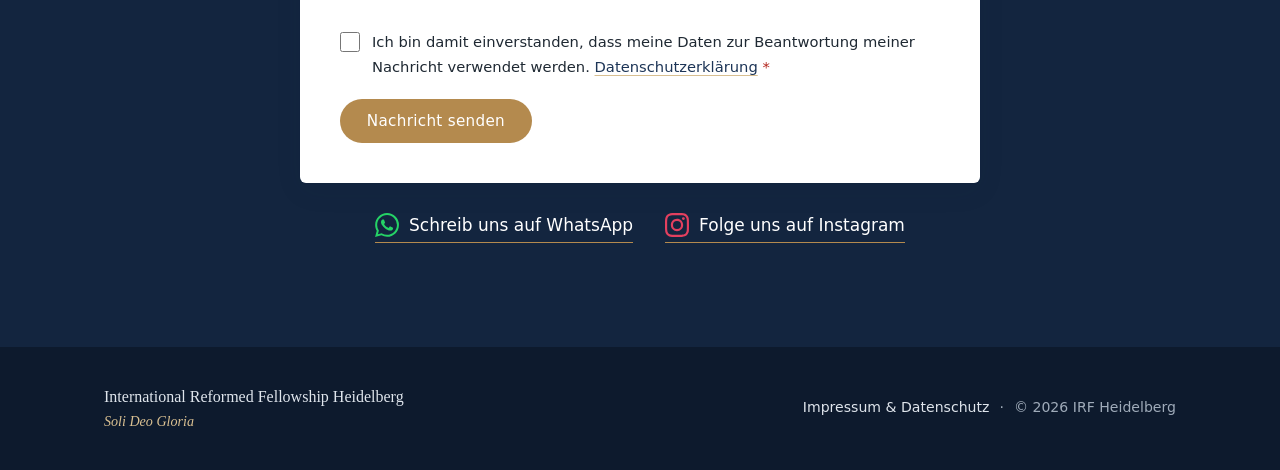
==== commit a61a2c1c: "Imprint: translate Tochtergemeinde line (church plant / gereja cabang) Co-Authored-By: Claude Sonnet" ====
--- a/de/index.html
+++ b/de/index.html
@@ -447,7 +447,7 @@
     </div>
   </dialog>
 
-  <script src="/js/i18n.js?v=d17b9977ce"></script>
+  <script src="/js/i18n.js?v=9b4ca80dfc"></script>
   <script src="/js/news.js?v=6b4a2ca360"></script>
   <script src="/js/main.js?v=1b52e96c21"></script>
 </body>
